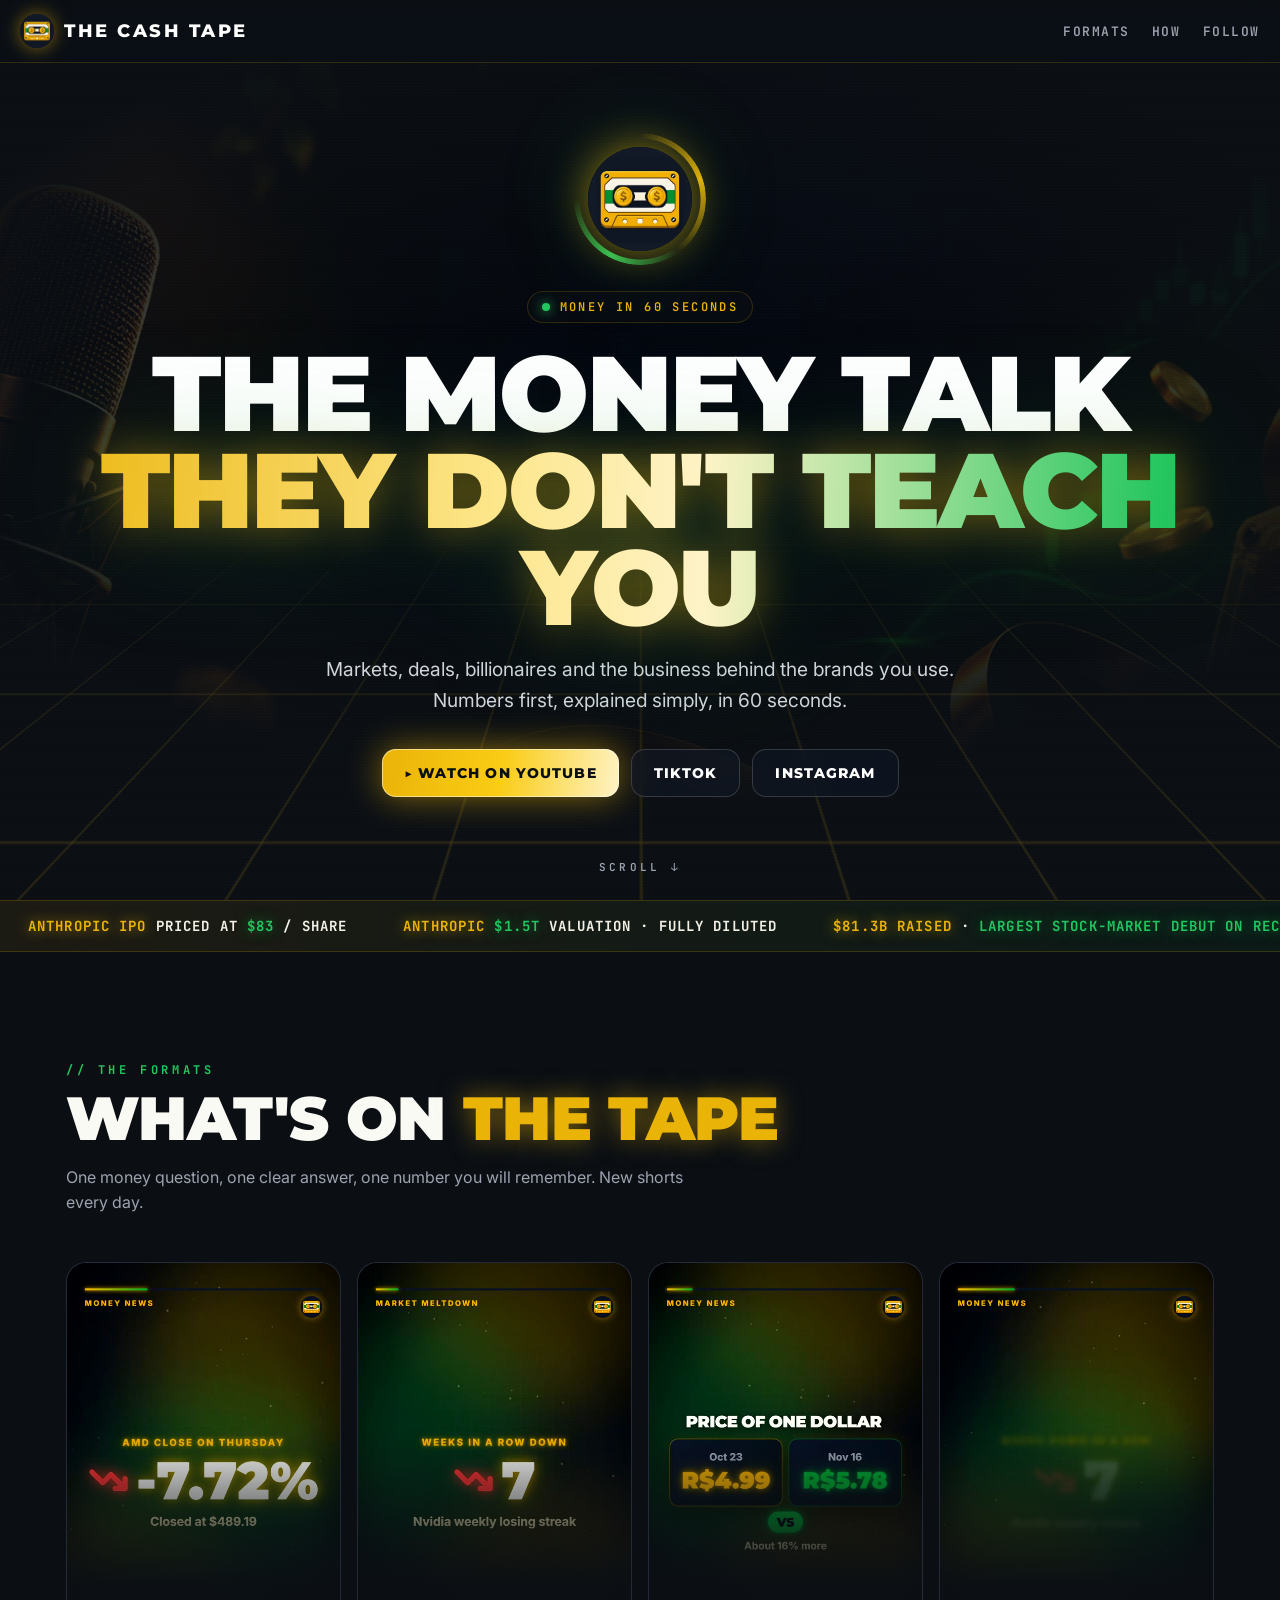
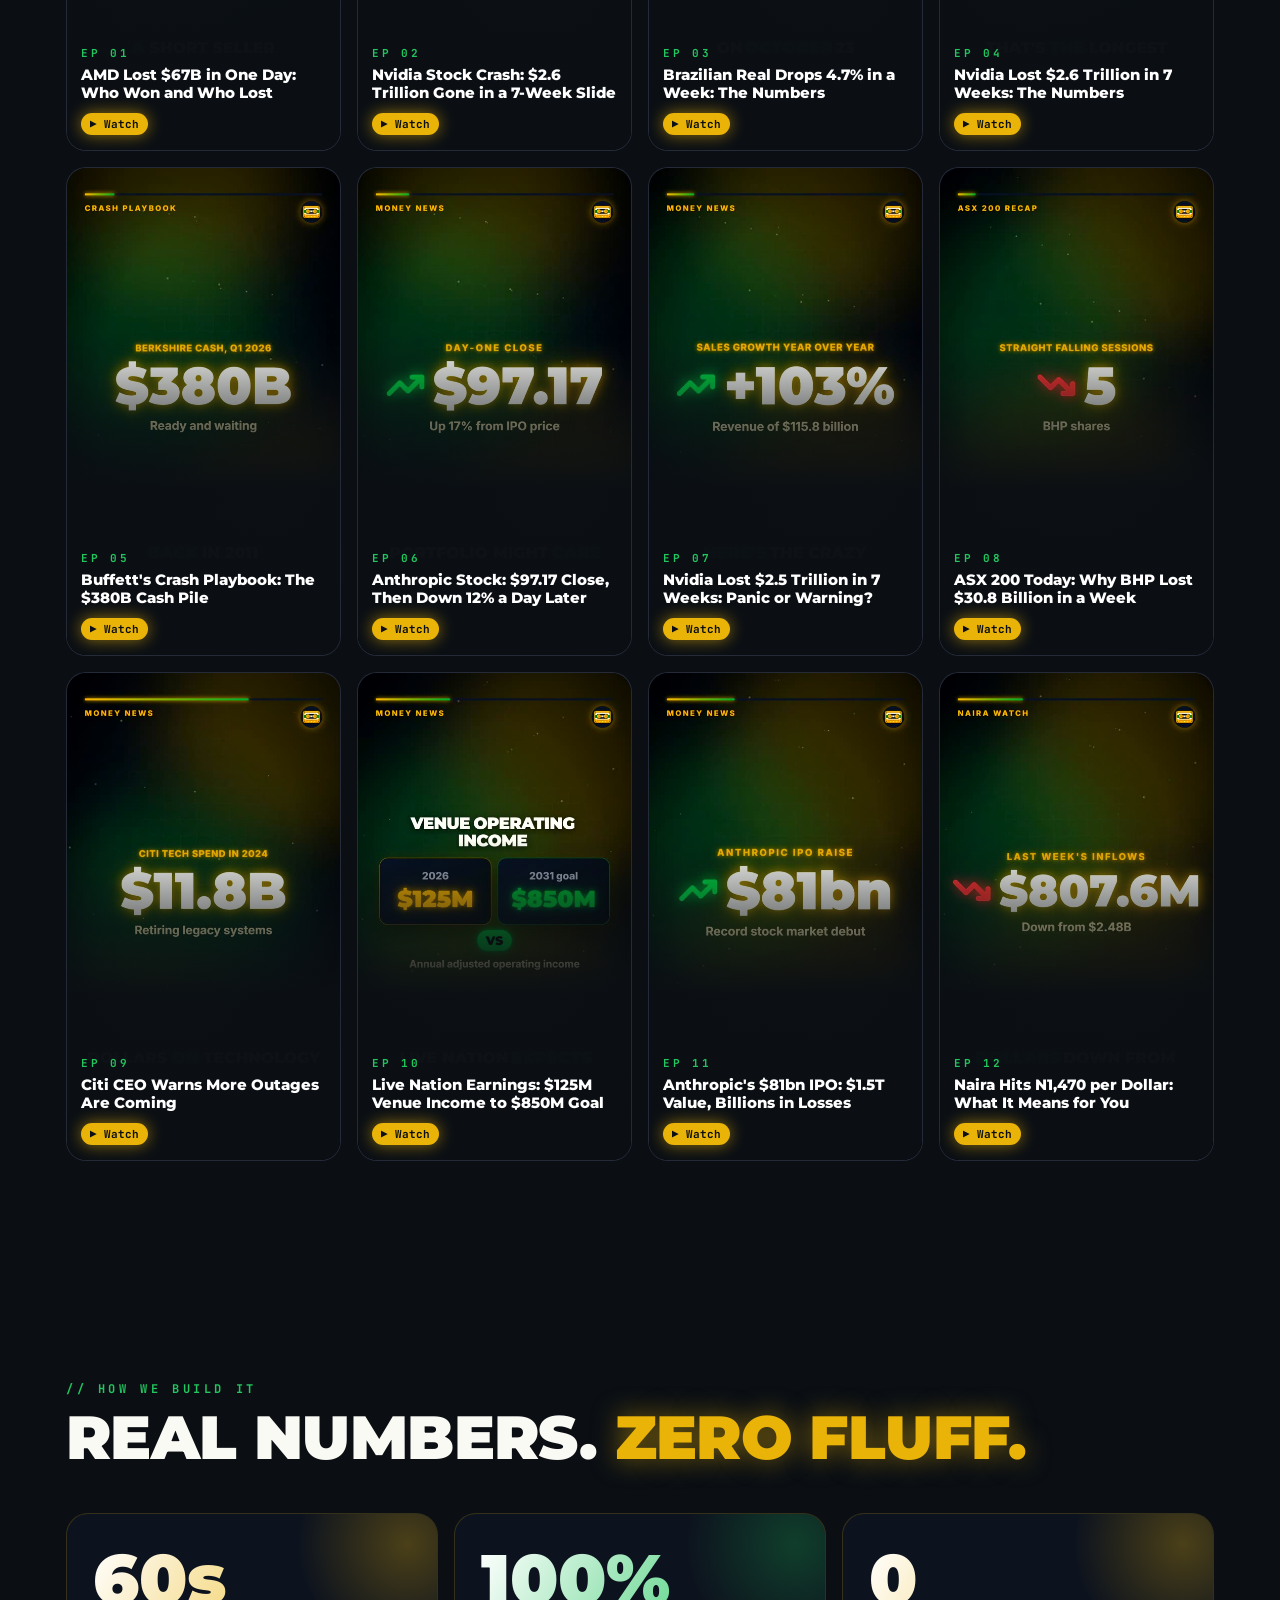
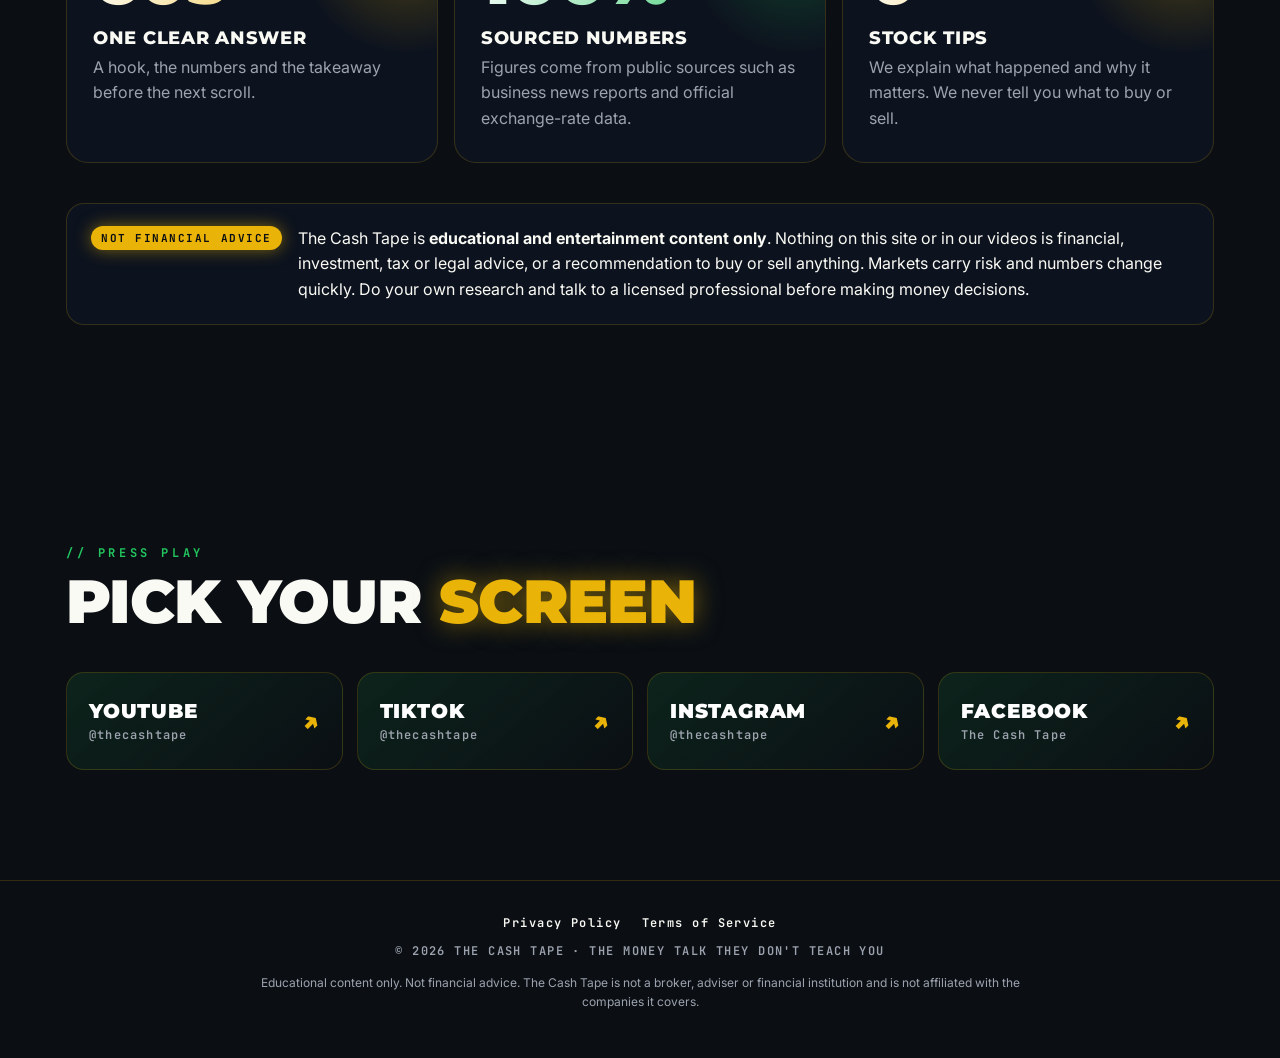
==== index.html @ 1518936c "Latest episodes 2026-11-21 07:34" ====
<!doctype html>
<html lang="en">
<head>
<meta charset="utf-8">
<meta name="viewport" content="width=device-width, initial-scale=1">
<title>The Cash Tape</title>
<meta name="description" content="The money talk they don't teach you, in 60 seconds. Markets, business and money stories on YouTube, TikTok, Instagram and Facebook. Educational only, not financial advice.">
<meta name="theme-color" content="#0B0F14">
<meta property="og:title" content="The Cash Tape">
<meta property="og:description" content="The money talk they don't teach you, in 60 seconds.">
<meta property="og:image" content="https://infnitycompany-collab.github.io/cashtape/img/hero.webp">
<link rel="icon" href="logo.png">
<link rel="preconnect" href="https://fonts.googleapis.com">
<link rel="preconnect" href="https://fonts.gstatic.com" crossorigin>
<link href="https://fonts.googleapis.com/css2?family=Montserrat:wght@800;900&family=Inter:wght@400;600&family=JetBrains+Mono:wght@600;700&display=swap" rel="stylesheet">
<link rel="stylesheet" href="style.css">
</head>
<body>

<header class="bar">
  <a class="brand" href="#top"><img src="img/logo.webp" alt="">THE CASH TAPE</a>
  <nav><a href="#formats">Formats</a><a href="#how">How</a><a href="#follow">Follow</a></nav>
</header>

<section class="hero" id="top">
  <div class="grid-floor"></div>
  <div class="scan"></div>
  <div>
    <div class="orb"><img src="img/logo.webp" alt="The Cash Tape logo"></div>
    <span class="eyebrow"><i></i>Money in 60 seconds</span>
    <h1>The money talk<span class="hdr">they don't teach you</span></h1>
    <p class="lead">Markets, deals, billionaires and the business behind the brands you use. Numbers first, explained simply, in 60 seconds.</p>
    <div class="cta">
      <a class="btn primary" href="https://www.youtube.com/channel/UCwDyGBjPBko_zP_C7HvWenQ">▶ Watch on YouTube</a>
      <a class="btn" href="https://www.tiktok.com/@thecashtape">TikTok</a>
      <a class="btn" href="https://www.instagram.com/thecashtape/">Instagram</a>
    </div>
  </div>
  <div class="scroll-hint">SCROLL ↓</div>
</section>

<div class="ticker" aria-label="Facts from our episodes">
  <div class="ticker-track">
    <span><b>ANTHROPIC IPO</b> PRICED AT <em>$83</em> / SHARE</span>
    <span><b>ANTHROPIC</b> <em>$1.5T</em> VALUATION · FULLY DILUTED</span>
    <span><b>$81.3B RAISED</b> · <em>LARGEST STOCK-MARKET DEBUT ON RECORD</em></span>
    <span><b>NASDAQ TICKER</b> <em>ANT</em></span>
    <span><b>BRAZILIAN REAL</b> <em>-4.7%</em> VS USD · NOV 11-18</span>
    <span><b>NOT FINANCIAL ADVICE</b> · <em>EDUCATIONAL ONLY</em></span>
    <span aria-hidden="true"><b>ANTHROPIC IPO</b> PRICED AT <em>$83</em> / SHARE</span>
    <span aria-hidden="true"><b>ANTHROPIC</b> <em>$1.5T</em> VALUATION · FULLY DILUTED</span>
    <span aria-hidden="true"><b>$81.3B RAISED</b> · <em>LARGEST STOCK-MARKET DEBUT ON RECORD</em></span>
    <span aria-hidden="true"><b>NASDAQ TICKER</b> <em>ANT</em></span>
    <span aria-hidden="true"><b>BRAZILIAN REAL</b> <em>-4.7%</em> VS USD · NOV 11-18</span>
    <span aria-hidden="true"><b>NOT FINANCIAL ADVICE</b> · <em>EDUCATIONAL ONLY</em></span>
  </div>
</div>

<section id="formats">
  <div class="wrap">
    <div class="reveal">
      <div class="kicker">// The formats</div>
      <h2>What's on <span>the tape</span></h2>
      <p class="sub">One money question, one clear answer, one number you will remember. New shorts every day.</p>
    </div>
    <div class="eps">
      <a class="ep reveal" href="https://www.youtube.com/shorts/GrHqUVmEe0g">
        <img src="img/ep_GrHqUVmEe0g.jpg" alt="" loading="lazy">
        <div class="meta"><div class="num">EP 01</div><h3>AMD Lost $67B in One Day: Who Won and Who Lost</h3><span class="chip">▶ Watch</span></div>
      </a>
      <a class="ep reveal" href="https://www.youtube.com/shorts/_4Wm9TIyMEQ">
        <img src="img/ep__4Wm9TIyMEQ.jpg" alt="" loading="lazy">
        <div class="meta"><div class="num">EP 02</div><h3>Nvidia Stock Crash: $2.6 Trillion Gone in a 7-Week Slide</h3><span class="chip">▶ Watch</span></div>
      </a>
      <a class="ep reveal" href="https://www.youtube.com/shorts/OWYfmHqlL4U">
        <img src="img/ep_OWYfmHqlL4U.jpg" alt="" loading="lazy">
        <div class="meta"><div class="num">EP 03</div><h3>Brazilian Real Drops 4.7% in a Week: The Numbers</h3><span class="chip">▶ Watch</span></div>
      </a>
      <a class="ep reveal" href="https://www.youtube.com/shorts/XjAAr4kDPGA">
        <img src="img/ep_XjAAr4kDPGA.jpg" alt="" loading="lazy">
        <div class="meta"><div class="num">EP 04</div><h3>Nvidia Lost $2.6 Trillion in 7 Weeks: The Numbers</h3><span class="chip">▶ Watch</span></div>
      </a>
      <a class="ep reveal" href="https://www.youtube.com/shorts/gRdf015Y4A8">
        <img src="img/ep_gRdf015Y4A8.jpg" alt="" loading="lazy">
        <div class="meta"><div class="num">EP 05</div><h3>Buffett&#x27;s Crash Playbook: The $380B Cash Pile</h3><span class="chip">▶ Watch</span></div>
      </a>
      <a class="ep reveal" href="https://www.youtube.com/shorts/xqh6WpBowNA">
        <img src="img/ep_xqh6WpBowNA.jpg" alt="" loading="lazy">
        <div class="meta"><div class="num">EP 06</div><h3>Anthropic Stock: $97.17 Close, Then Down 12% a Day Later</h3><span class="chip">▶ Watch</span></div>
      </a>
      <a class="ep reveal" href="https://www.youtube.com/shorts/wUTEru8Fs40">
        <img src="img/ep_wUTEru8Fs40.jpg" alt="" loading="lazy">
        <div class="meta"><div class="num">EP 07</div><h3>Nvidia Lost $2.5 Trillion in 7 Weeks: Panic or Warning?</h3><span class="chip">▶ Watch</span></div>
      </a>
      <a class="ep reveal" href="https://www.youtube.com/shorts/1NXzfQ3wr6U">
        <img src="img/ep_1NXzfQ3wr6U.jpg" alt="" loading="lazy">
        <div class="meta"><div class="num">EP 08</div><h3>ASX 200 Today: Why BHP Lost $30.8 Billion in a Week</h3><span class="chip">▶ Watch</span></div>
      </a>
      <a class="ep reveal" href="https://www.youtube.com/shorts/ir1l71bCJU8">
        <img src="img/ep_ir1l71bCJU8.jpg" alt="" loading="lazy">
        <div class="meta"><div class="num">EP 09</div><h3>Citi CEO Warns More Outages Are Coming</h3><span class="chip">▶ Watch</span></div>
      </a>
      <a class="ep reveal" href="https://www.youtube.com/shorts/1L4k1EbDPHM">
        <img src="img/ep_1L4k1EbDPHM.jpg" alt="" loading="lazy">
        <div class="meta"><div class="num">EP 10</div><h3>Live Nation Earnings: $125M Venue Income to $850M Goal</h3><span class="chip">▶ Watch</span></div>
      </a>
      <a class="ep reveal" href="https://www.youtube.com/shorts/VUidta97ZOo">
        <img src="img/ep_VUidta97ZOo.jpg" alt="" loading="lazy">
        <div class="meta"><div class="num">EP 11</div><h3>Anthropic&#x27;s $81bn IPO: $1.5T Value, Billions in Losses</h3><span class="chip">▶ Watch</span></div>
      </a>
      <a class="ep reveal" href="https://www.youtube.com/shorts/xh-62YkUS7I">
        <img src="img/ep_xh-62YkUS7I.jpg" alt="" loading="lazy">
        <div class="meta"><div class="num">EP 12</div><h3>Naira Hits N1,470 per Dollar: What It Means for You</h3><span class="chip">▶ Watch</span></div>
      </a>
    </div>
  </div>
</section>

<section id="how">
  <div class="wrap">
    <div class="reveal">
      <div class="kicker">// How we build it</div>
      <h2>Real numbers. <span>Zero fluff.</span></h2>
    </div>
    <div class="stats">
      <div class="stat reveal"><div class="big">60s</div><h3>One clear answer</h3><p>A hook, the numbers and the takeaway before the next scroll.</p></div>
      <div class="stat reveal"><div class="big">100%</div><h3>Sourced numbers</h3><p>Figures come from public sources such as business news reports and official exchange-rate data.</p></div>
      <div class="stat reveal"><div class="big">0</div><h3>Stock tips</h3><p>We explain what happened and why it matters. We never tell you what to buy or sell.</p></div>
    </div>
    <div class="notice reveal" role="note">
      <b>Not financial advice</b>
      <p>The Cash Tape is <strong>educational and entertainment content only</strong>. Nothing on this site or in our videos is
      financial, investment, tax or legal advice, or a recommendation to buy or sell anything. Markets carry risk and numbers change
      quickly. Do your own research and talk to a licensed professional before making money decisions.</p>
    </div>
  </div>
</section>

<section id="follow">
  <div class="wrap">
    <div class="reveal">
      <div class="kicker">// Press play</div>
      <h2>Pick your <span>screen</span></h2>
    </div>
    <div class="plats">
      <a class="plat reveal" href="https://www.youtube.com/channel/UCwDyGBjPBko_zP_C7HvWenQ"><span>YouTube<small>@thecashtape</small></span><span class="arrow">↗</span></a>
      <a class="plat reveal" href="https://www.tiktok.com/@thecashtape"><span>TikTok<small>@thecashtape</small></span><span class="arrow">↗</span></a>
      <a class="plat reveal" href="https://www.instagram.com/thecashtape/"><span>Instagram<small>@thecashtape</small></span><span class="arrow">↗</span></a>
      <a class="plat reveal" href="https://www.facebook.com/profile.php?id=61596690270419"><span>Facebook<small>The Cash Tape</small></span><span class="arrow">↗</span></a>
    </div>
  </div>
</section>

<footer>
  <a href="privacy.html">Privacy Policy</a><a href="terms.html">Terms of Service</a>
  <p>© 2026 THE CASH TAPE · THE MONEY TALK THEY DON'T TEACH YOU</p>
  <p class="note">Educational content only. Not financial advice. The Cash Tape is not a broker, adviser or financial institution and is not
  affiliated with the companies it covers.</p>
</footer>

<script>
  // Reveal on scroll. Elements are only hidden once this script has added the .js class.
  document.documentElement.classList.add('js');
  const els = document.querySelectorAll('.reveal');
  if ('IntersectionObserver' in window) {
    const io = new IntersectionObserver(es => es.forEach(e => { if (e.isIntersecting) { e.target.classList.add('in'); io.unobserve(e.target); } }),
                                        { threshold: .12 });
    els.forEach(el => io.observe(el));
  } else { els.forEach(el => el.classList.add('in')); }
</script>
</body>
</html>
---- style.css ----
/* The Cash Tape — HDR / future look. Deep black, gold + money-green bloom, bold type. */
:root {
  --bg: #0B0F14;
  --bg2: #111827;
  --navy: #111827;
  --green: #16A34A;
  --neon: #EAB308;
  --coral: #22C55E;
  --sand: #FEF3C7;
  --ink: #FAFAF5;
  --muted: #9CA3AF;
  --line: rgba(234, 179, 8, .18);
  --glass: rgba(17, 24, 39, .55);
  --display: "Montserrat", system-ui, sans-serif;
  --body: "Inter", system-ui, -apple-system, "Segoe UI", sans-serif;
  --mono: "JetBrains Mono", ui-monospace, "Cascadia Code", Consolas, monospace;
}
* { box-sizing: border-box; }
html { scroll-behavior: smooth; }
body {
  margin: 0; background: var(--bg); color: var(--ink);
  font: 16px/1.6 var(--body); -webkit-font-smoothing: antialiased; overflow-x: hidden;
}
a { color: var(--neon); }
img { display: block; max-width: 100%; }
.wrap { width: 100%; max-width: 1180px; margin: 0 auto; padding: 0 16px; }

/* ---------- top bar ---------- */
.bar {
  position: fixed; inset: 0 0 auto; z-index: 20; display: flex; align-items: center; justify-content: space-between;
  padding: 14px 20px; backdrop-filter: blur(14px) saturate(160%); -webkit-backdrop-filter: blur(14px) saturate(160%);
  background: linear-gradient(to bottom, rgba(11, 15, 20, .85), rgba(11, 15, 20, .35)); border-bottom: 1px solid var(--line);
}
.brand { display: flex; align-items: center; gap: 10px; color: #fff; text-decoration: none;
         font: 800 18px/1 var(--display); letter-spacing: .14em; }
.brand img { width: 34px; height: 34px; border-radius: 50%; box-shadow: 0 0 18px rgba(234, 179, 8, .55); }
.bar nav { display: flex; gap: 22px; }
.bar nav a { color: var(--muted); text-decoration: none; font: 600 13px var(--mono); letter-spacing: .12em; text-transform: uppercase; }
.bar nav a:hover { color: var(--neon); }

/* ---------- hero ---------- */
.hero {
  position: relative; min-height: 100svh; display: grid; place-items: center; text-align: center;
  padding: 120px 16px 90px; isolation: isolate; overflow: hidden;
}
.hero::before { /* the glowing world map */
  content: ""; position: absolute; inset: -4%; z-index: -3;
  background: url("img/hero.webp") center / cover no-repeat;
  filter: saturate(1.5) contrast(1.15) brightness(.9);
  animation: drift 40s ease-in-out infinite alternate;
}
.hero::after { /* vignette + fade into page */
  content: ""; position: absolute; inset: 0; z-index: -2;
  background:
    radial-gradient(ellipse 60% 45% at 50% 45%, rgba(11, 15, 20, .15), rgba(11, 15, 20, .82) 70%, var(--bg) 100%),
    linear-gradient(to bottom, rgba(11, 15, 20, .2), transparent 30%, transparent 70%, var(--bg));
}
.grid-floor {
  position: absolute; left: -50%; right: -50%; bottom: -10%; height: 55%; z-index: -1; opacity: .55;
  background:
    repeating-linear-gradient(90deg, rgba(234, 179, 8, .35) 0 1px, transparent 1px 80px),
    repeating-linear-gradient(0deg, rgba(234, 179, 8, .35) 0 1px, transparent 1px 80px);
  transform: perspective(520px) rotateX(64deg); transform-origin: center top;
  mask-image: linear-gradient(to top, #000 10%, transparent 85%);
  -webkit-mask-image: linear-gradient(to top, #000 10%, transparent 85%);
  animation: floor 6s linear infinite;
}
.scan {
  position: absolute; inset: 0; z-index: -1; pointer-events: none; opacity: .18;
  background: repeating-linear-gradient(0deg, rgba(255, 255, 255, .06) 0 1px, transparent 1px 3px);
}
.orb { position: relative; width: 132px; height: 132px; margin: 0 auto 26px; }
.orb img { position: absolute; inset: 14px; width: 104px; height: 104px; border-radius: 50%;
           box-shadow: 0 0 40px rgba(234, 179, 8, .6), 0 0 90px rgba(22, 163, 74, .25); }
.orb::before { content: ""; position: absolute; inset: 0; border-radius: 50%;
               background: conic-gradient(from 0deg, transparent, var(--neon), transparent 40%, var(--coral), transparent 75%);
               -webkit-mask: radial-gradient(circle, transparent 60px, #000 61px, #000 66px, transparent 67px);
               mask: radial-gradient(circle, transparent 60px, #000 61px, #000 66px, transparent 67px);
               animation: spin 6s linear infinite; }
.eyebrow { display: inline-flex; align-items: center; gap: 10px; padding: 7px 14px; border: 1px solid var(--line);
           border-radius: 999px; background: rgba(11, 15, 20, .55); color: var(--neon);
           font: 600 12px var(--mono); letter-spacing: .2em; text-transform: uppercase; }
.eyebrow i { width: 8px; height: 8px; border-radius: 50%; background: var(--coral);
             box-shadow: 0 0 12px var(--coral); animation: pulse 1.6s ease-in-out infinite; }
h1 {
  margin: 22px 0 18px; font: 900 clamp(2.6rem, 8.4vw, 6.6rem)/.92 var(--display); letter-spacing: -.02em;
  text-transform: uppercase; color: #fff;
}
h1 .hdr {
  display: block; background: linear-gradient(92deg, var(--neon) 0%, #fde68a 38%, var(--sand) 55%, var(--coral) 92%);
  -webkit-background-clip: text; background-clip: text; color: transparent;
  filter: drop-shadow(0 0 22px rgba(234, 179, 8, .45)) drop-shadow(0 0 60px rgba(22, 163, 74, .25));
}
.lead { max-width: 640px; margin: 0 auto; color: #d1d5db; font-size: clamp(1rem, 2.1vw, 1.2rem); }
.cta { display: flex; flex-wrap: wrap; justify-content: center; gap: 12px; margin-top: 34px; }
.btn {
  display: inline-flex; align-items: center; gap: 10px; padding: 14px 22px; border-radius: 14px; text-decoration: none;
  font: 800 14px var(--display); letter-spacing: .08em; text-transform: uppercase; color: #fff;
  border: 1px solid rgba(255, 255, 255, .16); background: var(--glass);
  backdrop-filter: blur(10px); -webkit-backdrop-filter: blur(10px);
  transition: transform .2s, box-shadow .2s, border-color .2s;
}
.btn:hover { transform: translateY(-2px); border-color: var(--neon); box-shadow: 0 0 28px rgba(234, 179, 8, .35); }
.btn.primary { color: #0B0F14; border: 0; background: linear-gradient(100deg, var(--neon), #facc15 50%, var(--sand));
               box-shadow: 0 0 34px rgba(234, 179, 8, .55), inset 0 0 0 1px rgba(255, 255, 255, .5); }
.btn.primary:hover { box-shadow: 0 0 50px rgba(234, 179, 8, .8); }
.scroll-hint { position: absolute; bottom: 26px; left: 50%; transform: translateX(-50%); color: var(--muted);
               font: 600 11px var(--mono); letter-spacing: .3em; }

/* ---------- ticker ---------- */
.ticker { position: relative; overflow: hidden; border-block: 1px solid var(--line);
          background: linear-gradient(90deg, rgba(234, 179, 8, .08), rgba(22, 163, 74, .08)); }
.ticker-track { display: flex; width: max-content; animation: tick 48s linear infinite; }
.ticker span { padding: 16px 28px; white-space: nowrap; font: 700 14px var(--mono); letter-spacing: .08em; color: #f3f1e6; }
.ticker b { color: var(--neon); text-shadow: 0 0 14px rgba(234, 179, 8, .7); }
.ticker em { font-style: normal; color: var(--coral); text-shadow: 0 0 14px rgba(22, 163, 74, .7); }

/* ---------- sections ---------- */
section { padding: 110px 0; }
.kicker { font: 700 12px var(--mono); letter-spacing: .3em; color: var(--coral); text-transform: uppercase; }
h2 { margin: 10px 0 14px; font: 900 clamp(2rem, 5.4vw, 3.8rem)/1 var(--display); text-transform: uppercase; letter-spacing: -.01em; }
h2 span { color: var(--neon); text-shadow: 0 0 26px rgba(234, 179, 8, .5); }
.sub { max-width: 620px; color: var(--muted); }

/* episodes */
.eps { display: grid; grid-template-columns: repeat(4, 1fr); gap: 16px; margin-top: 46px; }
.ep {
  position: relative; display: block; border-radius: 20px; overflow: hidden; text-decoration: none; color: #fff;
  background: var(--bg2); border: 1px solid rgba(255, 255, 255, .08); aspect-ratio: 9 / 16;
  transition: transform .35s cubic-bezier(.2, .8, .2, 1), box-shadow .35s, border-color .35s;
}
.ep img { position: absolute; inset: 0; width: 100%; height: 100%; object-fit: cover; filter: saturate(1.35) contrast(1.08);
          transition: transform .6s cubic-bezier(.2, .8, .2, 1); }
.ep::after { content: ""; position: absolute; inset: 0;
             background: linear-gradient(to top, var(--bg) 0%, rgba(11, 15, 20, .98) 34%, rgba(11, 15, 20, .55) 50%, transparent 66%); }
.ep:hover { transform: translateY(-8px); border-color: var(--neon);
            box-shadow: 0 0 0 1px var(--neon), 0 24px 60px -10px rgba(234, 179, 8, .45); }
.ep:hover img { transform: scale(1.06); }
.ep .meta { position: absolute; left: 14px; right: 14px; bottom: 14px; z-index: 1; }
.ep .num { font: 700 11px var(--mono); letter-spacing: .25em; color: var(--coral); }
.ep h3 { margin: 6px 0 8px; font: 800 15px/1.2 var(--display); }
.chip { display: inline-block; padding: 4px 9px; border-radius: 999px; font: 700 11px var(--mono);
        color: #0B0F14; background: var(--neon); box-shadow: 0 0 16px rgba(234, 179, 8, .6); }

/* stats */
.stats { display: grid; grid-template-columns: repeat(3, 1fr); gap: 16px; margin-top: 46px; }
.stat { position: relative; padding: 30px 26px; border-radius: 22px; background: var(--glass); border: 1px solid var(--line);
        overflow: hidden; }
.stat::before { content: ""; position: absolute; width: 220px; height: 220px; right: -80px; top: -80px; border-radius: 50%;
                background: radial-gradient(circle, rgba(234, 179, 8, .28), transparent 70%); }
.stat:nth-child(2)::before { background: radial-gradient(circle, rgba(22, 163, 74, .3), transparent 70%); }
.stat .big { font: 900 clamp(2.6rem, 6vw, 4.4rem)/1 var(--display);
             background: linear-gradient(120deg, #fff, var(--neon)); -webkit-background-clip: text; background-clip: text; color: transparent; }
.stat:nth-child(2) .big { background: linear-gradient(120deg, #fff, var(--coral)); -webkit-background-clip: text; background-clip: text; }
.stat h3 { margin: 12px 0 6px; font: 800 18px var(--display); text-transform: uppercase; letter-spacing: .04em; }
.stat p { margin: 0; color: var(--muted); }

/* platforms */
.plats { display: grid; grid-template-columns: repeat(4, 1fr); gap: 14px; margin-top: 40px; }
.plat { display: flex; justify-content: space-between; align-items: center; padding: 26px 22px; border-radius: 18px;
        text-decoration: none; color: #fff; background: linear-gradient(140deg, rgba(22, 163, 74, .14), rgba(11, 15, 20, .6));
        border: 1px solid var(--line); font: 900 20px var(--display); text-transform: uppercase; letter-spacing: .04em;
        transition: background .3s, box-shadow .3s, transform .3s; }
.plat small { display: block; margin-top: 4px; color: var(--muted); font: 600 12px var(--mono); letter-spacing: .1em; text-transform: none; }
.plat .arrow { font-size: 26px; color: var(--neon); transition: transform .3s; }
.plat:hover { transform: translateY(-4px); box-shadow: 0 0 40px rgba(234, 179, 8, .3);
              background: linear-gradient(140deg, rgba(234, 179, 8, .3), rgba(22, 163, 74, .16)); }
.plat:hover .arrow { transform: translate(4px, -4px); }

/* footer */
footer { border-top: 1px solid var(--line); padding: 34px 16px 46px; text-align: center; color: var(--muted);
         font: 600 12px var(--mono); letter-spacing: .12em; }
footer a { color: var(--ink); text-decoration: none; margin: 0 10px; }
footer a:hover { color: var(--neon); }

/* legal pages */
.doc { max-width: 780px; margin: 0 auto; padding: 130px 16px 60px; }
.doc h1 { font-size: clamp(2.4rem, 7vw, 4.4rem); margin-top: 8px; }
.doc h2 { font-size: 1.15rem; margin-top: 2.4em; color: var(--sand); letter-spacing: .06em; }
.doc p, .doc li { color: #d1d5db; }
.doc .card { padding: 26px 28px; border-radius: 20px; background: var(--glass); border: 1px solid var(--line); }
.updated { font: 600 12px var(--mono); letter-spacing: .2em; color: var(--coral); text-transform: uppercase; }

/* reveal */
.js .reveal { opacity: 0; transform: translateY(26px); transition: opacity .8s ease, transform .8s cubic-bezier(.2, .8, .2, 1); }
.js .reveal.in { opacity: 1; transform: none; }

@keyframes drift { from { transform: scale(1.04) translate3d(-1%, 0, 0); } to { transform: scale(1.1) translate3d(1%, -1%, 0); } }
@keyframes floor { from { background-position: 0 0, 0 0; } to { background-position: 0 0, 0 80px; } }
@keyframes spin { to { transform: rotate(360deg); } }
@keyframes pulse { 50% { opacity: .35; } }
@keyframes tick { to { transform: translateX(-50%); } }

@media (max-width: 980px) {
  .eps { grid-template-columns: repeat(2, 1fr); }
  .plats { grid-template-columns: repeat(2, 1fr); }
}
@media (max-width: 640px) {
  .bar nav { display: none; }
  section { padding: 80px 0; }
  .eps { grid-template-columns: repeat(2, 1fr); gap: 12px; }
  .stats { grid-template-columns: 1fr; }
  .plats { grid-template-columns: 1fr; }
  .btn { width: 100%; justify-content: center; }
}
@media (prefers-reduced-motion: reduce) {
  *, *::before, *::after { animation: none !important; transition: none !important; }
  .reveal { opacity: 1; transform: none; }
}

/* ---------- additions for this brand ---------- */
.ep p { margin: 0 0 10px; color: #d8d8e0; font-size: 13px; line-height: 1.4; }
.notice { display: flex; gap: 16px; align-items: flex-start; margin-top: 40px; padding: 22px 24px; border-radius: 18px;
          background: var(--glass); border: 1px solid var(--line); }
.notice b { flex: none; padding: 5px 10px; border-radius: 999px; font: 700 11px var(--mono); letter-spacing: .14em;
            color: var(--bg); background: var(--neon); box-shadow: 0 0 16px rgba(234, 179, 8, .5); text-transform: uppercase; }
.notice p { margin: 0; color: var(--ink); }
footer .note { max-width: 760px; margin: 14px auto 0; font: 400 12px/1.6 var(--body); letter-spacing: 0; text-transform: none; }
@media (max-width: 640px) {
  .notice { flex-direction: column; gap: 10px; }
  .ep .meta { left: 10px; right: 10px; bottom: 10px; }
  .ep p { font-size: 12px; }
}
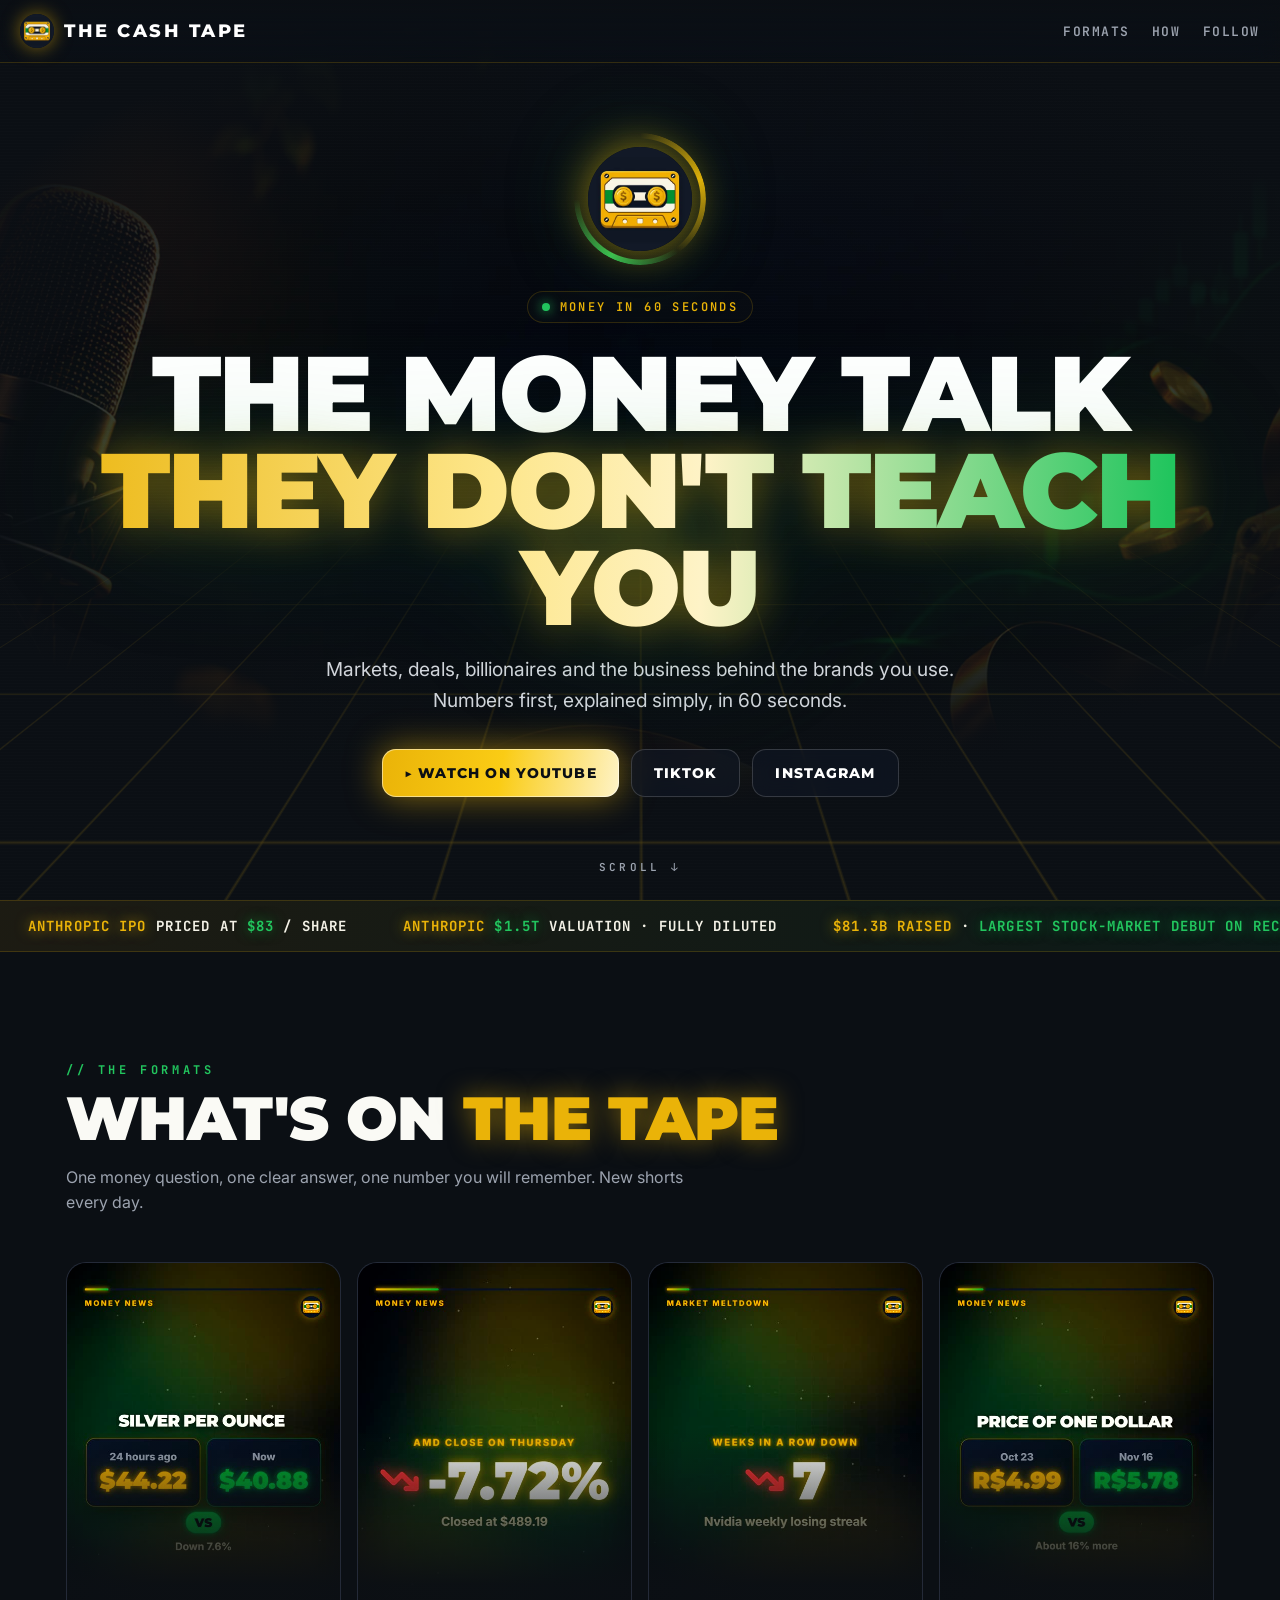
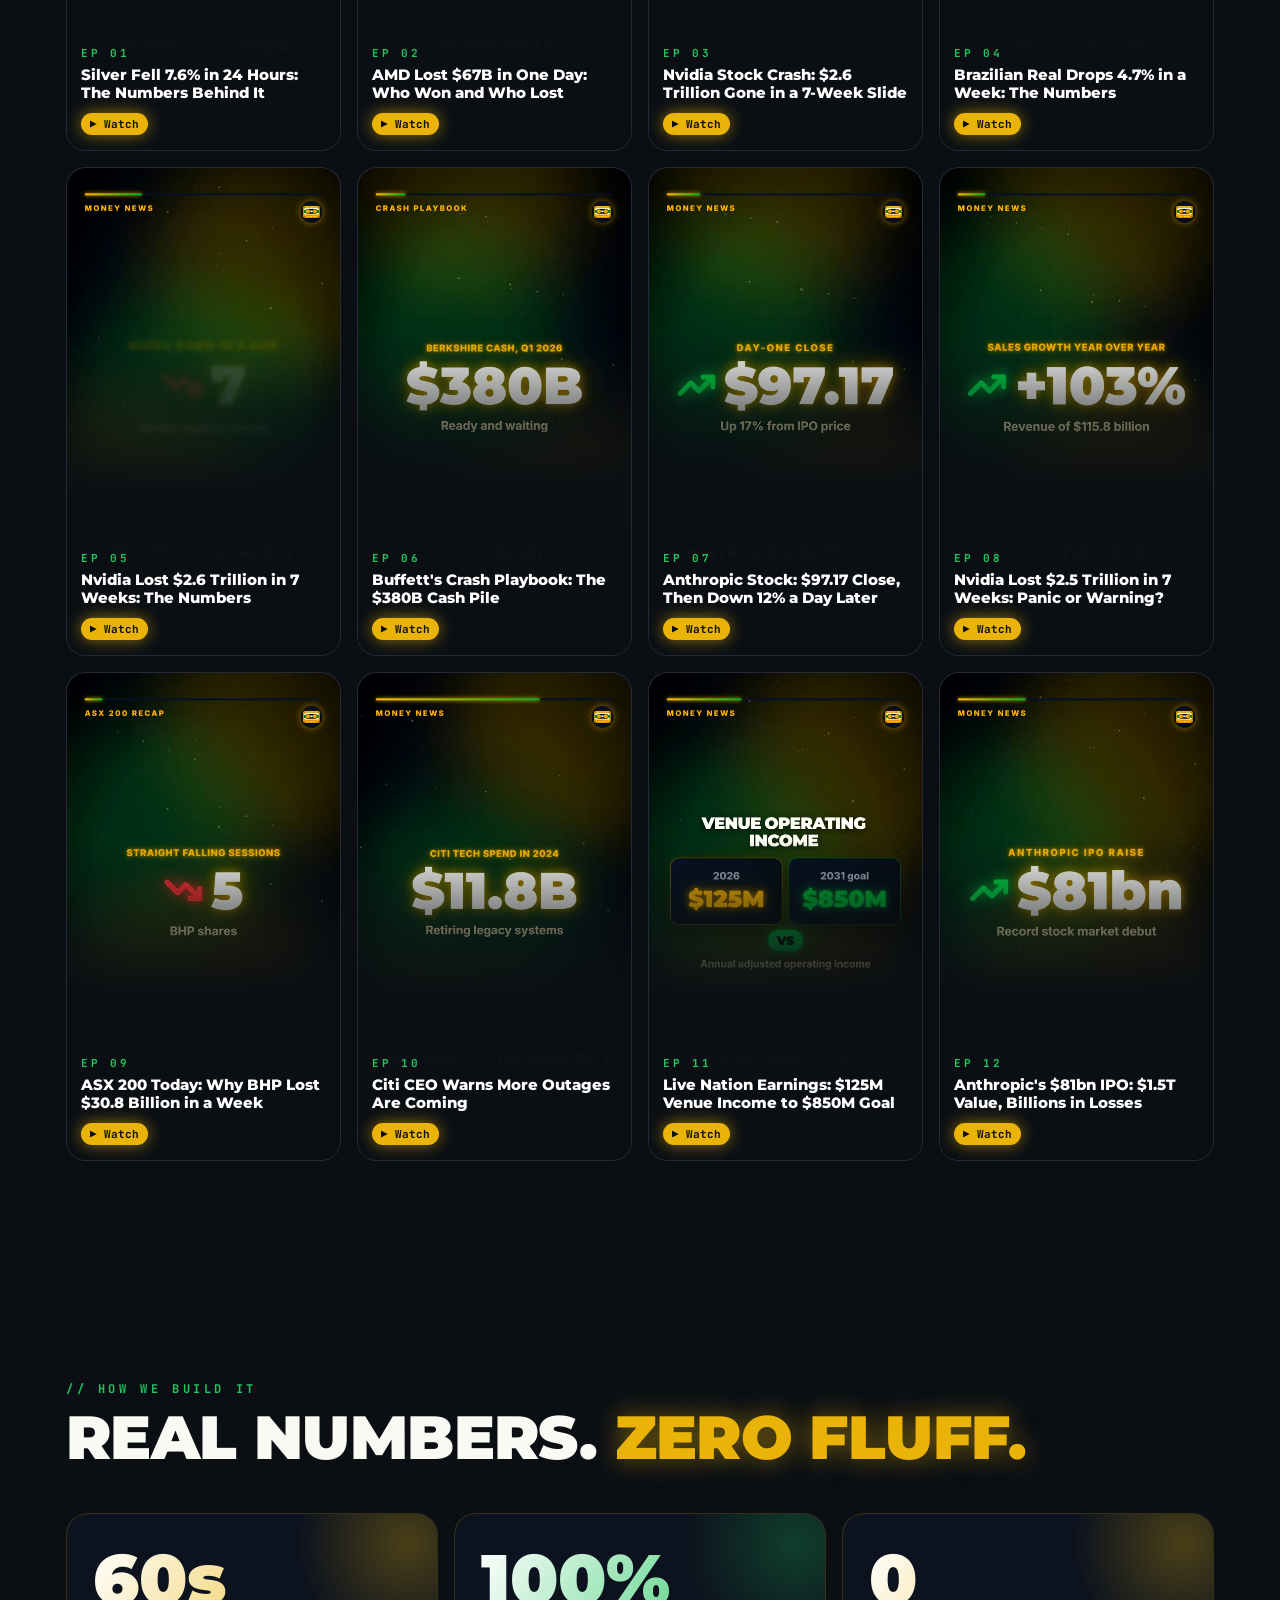
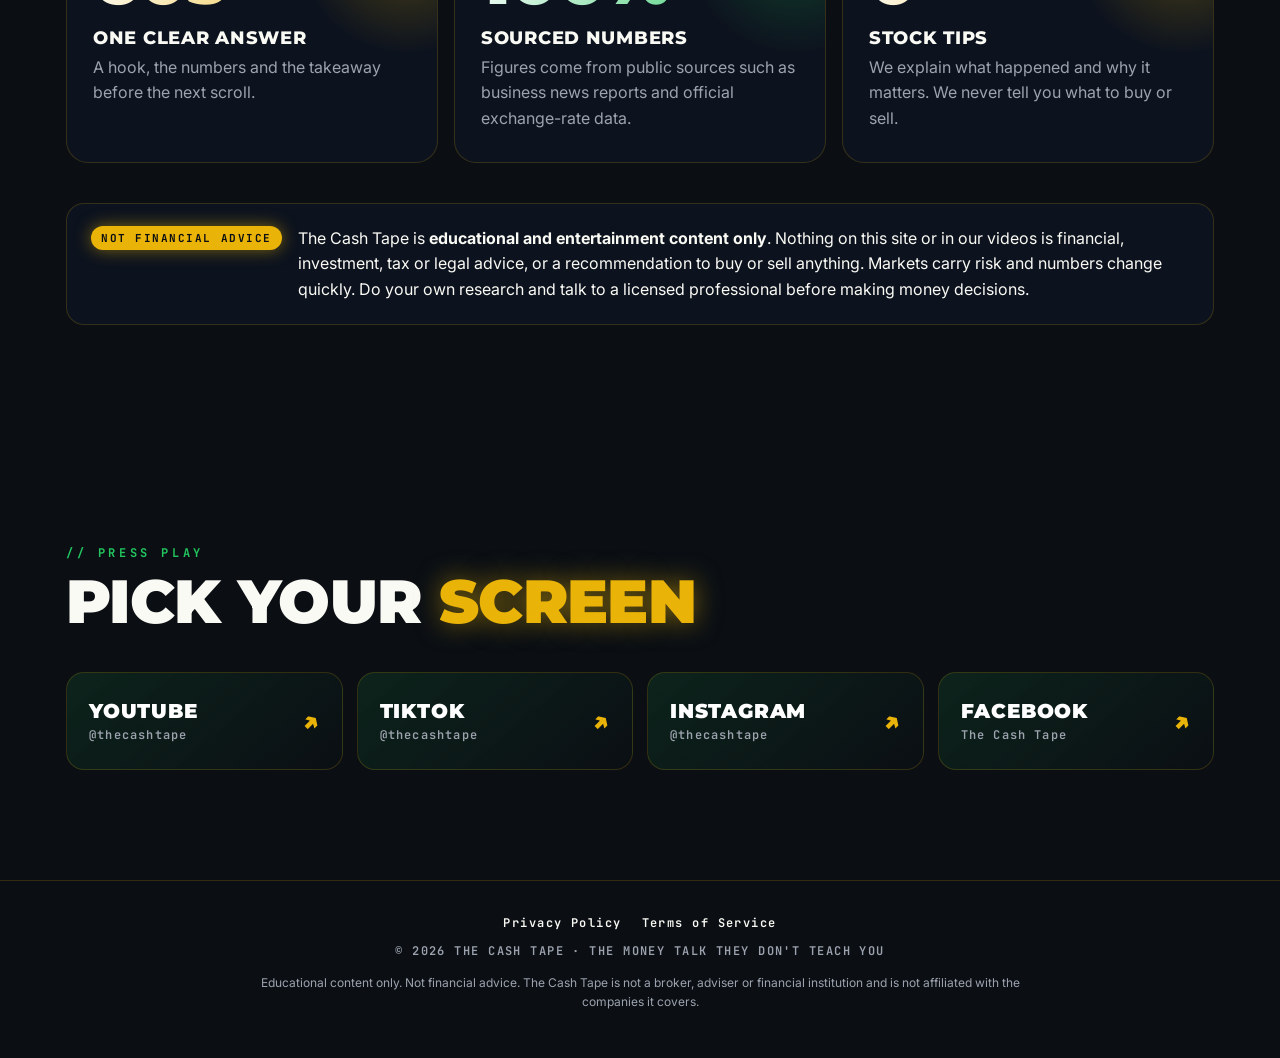
==== commit 58806acd: "Latest episodes 2026-11-22 03:01" ====
--- a/index.html
+++ b/index.html
@@ -64,53 +64,53 @@
       <p class="sub">One money question, one clear answer, one number you will remember. New shorts every day.</p>
     </div>
     <div class="eps">
+      <a class="ep reveal" href="https://www.youtube.com/shorts/4ctaHb4W8jg">
+        <img src="img/ep_4ctaHb4W8jg.jpg" alt="" loading="lazy">
+        <div class="meta"><div class="num">EP 01</div><h3>Silver Fell 7.6% in 24 Hours: The Numbers Behind It</h3><span class="chip">▶ Watch</span></div>
+      </a>
       <a class="ep reveal" href="https://www.youtube.com/shorts/GrHqUVmEe0g">
         <img src="img/ep_GrHqUVmEe0g.jpg" alt="" loading="lazy">
-        <div class="meta"><div class="num">EP 01</div><h3>AMD Lost $67B in One Day: Who Won and Who Lost</h3><span class="chip">▶ Watch</span></div>
+        <div class="meta"><div class="num">EP 02</div><h3>AMD Lost $67B in One Day: Who Won and Who Lost</h3><span class="chip">▶ Watch</span></div>
       </a>
       <a class="ep reveal" href="https://www.youtube.com/shorts/_4Wm9TIyMEQ">
         <img src="img/ep__4Wm9TIyMEQ.jpg" alt="" loading="lazy">
-        <div class="meta"><div class="num">EP 02</div><h3>Nvidia Stock Crash: $2.6 Trillion Gone in a 7-Week Slide</h3><span class="chip">▶ Watch</span></div>
+        <div class="meta"><div class="num">EP 03</div><h3>Nvidia Stock Crash: $2.6 Trillion Gone in a 7-Week Slide</h3><span class="chip">▶ Watch</span></div>
       </a>
       <a class="ep reveal" href="https://www.youtube.com/shorts/OWYfmHqlL4U">
         <img src="img/ep_OWYfmHqlL4U.jpg" alt="" loading="lazy">
-        <div class="meta"><div class="num">EP 03</div><h3>Brazilian Real Drops 4.7% in a Week: The Numbers</h3><span class="chip">▶ Watch</span></div>
+        <div class="meta"><div class="num">EP 04</div><h3>Brazilian Real Drops 4.7% in a Week: The Numbers</h3><span class="chip">▶ Watch</span></div>
       </a>
       <a class="ep reveal" href="https://www.youtube.com/shorts/XjAAr4kDPGA">
         <img src="img/ep_XjAAr4kDPGA.jpg" alt="" loading="lazy">
-        <div class="meta"><div class="num">EP 04</div><h3>Nvidia Lost $2.6 Trillion in 7 Weeks: The Numbers</h3><span class="chip">▶ Watch</span></div>
+        <div class="meta"><div class="num">EP 05</div><h3>Nvidia Lost $2.6 Trillion in 7 Weeks: The Numbers</h3><span class="chip">▶ Watch</span></div>
       </a>
       <a class="ep reveal" href="https://www.youtube.com/shorts/gRdf015Y4A8">
         <img src="img/ep_gRdf015Y4A8.jpg" alt="" loading="lazy">
-        <div class="meta"><div class="num">EP 05</div><h3>Buffett&#x27;s Crash Playbook: The $380B Cash Pile</h3><span class="chip">▶ Watch</span></div>
+        <div class="meta"><div class="num">EP 06</div><h3>Buffett&#x27;s Crash Playbook: The $380B Cash Pile</h3><span class="chip">▶ Watch</span></div>
       </a>
       <a class="ep reveal" href="https://www.youtube.com/shorts/xqh6WpBowNA">
         <img src="img/ep_xqh6WpBowNA.jpg" alt="" loading="lazy">
-        <div class="meta"><div class="num">EP 06</div><h3>Anthropic Stock: $97.17 Close, Then Down 12% a Day Later</h3><span class="chip">▶ Watch</span></div>
+        <div class="meta"><div class="num">EP 07</div><h3>Anthropic Stock: $97.17 Close, Then Down 12% a Day Later</h3><span class="chip">▶ Watch</span></div>
       </a>
       <a class="ep reveal" href="https://www.youtube.com/shorts/wUTEru8Fs40">
         <img src="img/ep_wUTEru8Fs40.jpg" alt="" loading="lazy">
-        <div class="meta"><div class="num">EP 07</div><h3>Nvidia Lost $2.5 Trillion in 7 Weeks: Panic or Warning?</h3><span class="chip">▶ Watch</span></div>
+        <div class="meta"><div class="num">EP 08</div><h3>Nvidia Lost $2.5 Trillion in 7 Weeks: Panic or Warning?</h3><span class="chip">▶ Watch</span></div>
       </a>
       <a class="ep reveal" href="https://www.youtube.com/shorts/1NXzfQ3wr6U">
         <img src="img/ep_1NXzfQ3wr6U.jpg" alt="" loading="lazy">
-        <div class="meta"><div class="num">EP 08</div><h3>ASX 200 Today: Why BHP Lost $30.8 Billion in a Week</h3><span class="chip">▶ Watch</span></div>
+        <div class="meta"><div class="num">EP 09</div><h3>ASX 200 Today: Why BHP Lost $30.8 Billion in a Week</h3><span class="chip">▶ Watch</span></div>
       </a>
       <a class="ep reveal" href="https://www.youtube.com/shorts/ir1l71bCJU8">
         <img src="img/ep_ir1l71bCJU8.jpg" alt="" loading="lazy">
-        <div class="meta"><div class="num">EP 09</div><h3>Citi CEO Warns More Outages Are Coming</h3><span class="chip">▶ Watch</span></div>
+        <div class="meta"><div class="num">EP 10</div><h3>Citi CEO Warns More Outages Are Coming</h3><span class="chip">▶ Watch</span></div>
       </a>
       <a class="ep reveal" href="https://www.youtube.com/shorts/1L4k1EbDPHM">
         <img src="img/ep_1L4k1EbDPHM.jpg" alt="" loading="lazy">
-        <div class="meta"><div class="num">EP 10</div><h3>Live Nation Earnings: $125M Venue Income to $850M Goal</h3><span class="chip">▶ Watch</span></div>
+        <div class="meta"><div class="num">EP 11</div><h3>Live Nation Earnings: $125M Venue Income to $850M Goal</h3><span class="chip">▶ Watch</span></div>
       </a>
       <a class="ep reveal" href="https://www.youtube.com/shorts/VUidta97ZOo">
         <img src="img/ep_VUidta97ZOo.jpg" alt="" loading="lazy">
-        <div class="meta"><div class="num">EP 11</div><h3>Anthropic&#x27;s $81bn IPO: $1.5T Value, Billions in Losses</h3><span class="chip">▶ Watch</span></div>
-      </a>
-      <a class="ep reveal" href="https://www.youtube.com/shorts/xh-62YkUS7I">
-        <img src="img/ep_xh-62YkUS7I.jpg" alt="" loading="lazy">
-        <div class="meta"><div class="num">EP 12</div><h3>Naira Hits N1,470 per Dollar: What It Means for You</h3><span class="chip">▶ Watch</span></div>
+        <div class="meta"><div class="num">EP 12</div><h3>Anthropic&#x27;s $81bn IPO: $1.5T Value, Billions in Losses</h3><span class="chip">▶ Watch</span></div>
       </a>
     </div>
   </div>
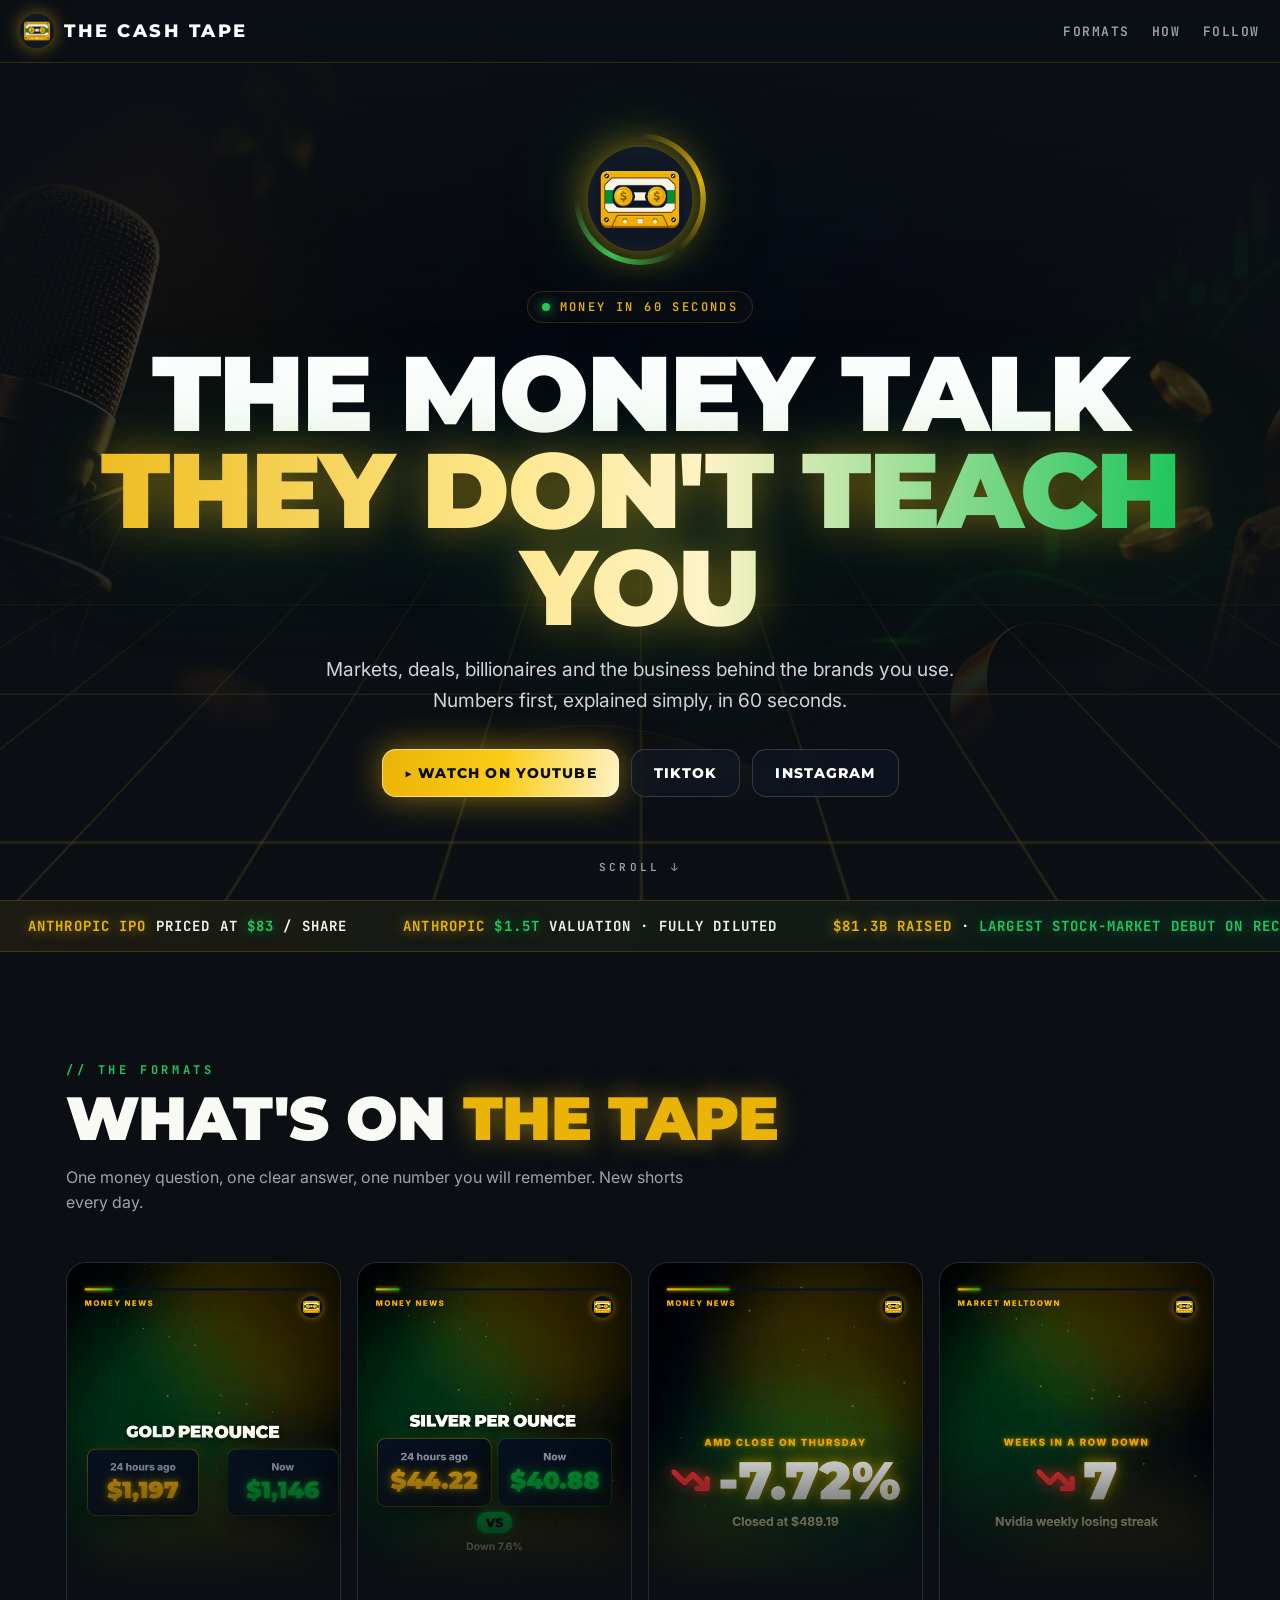
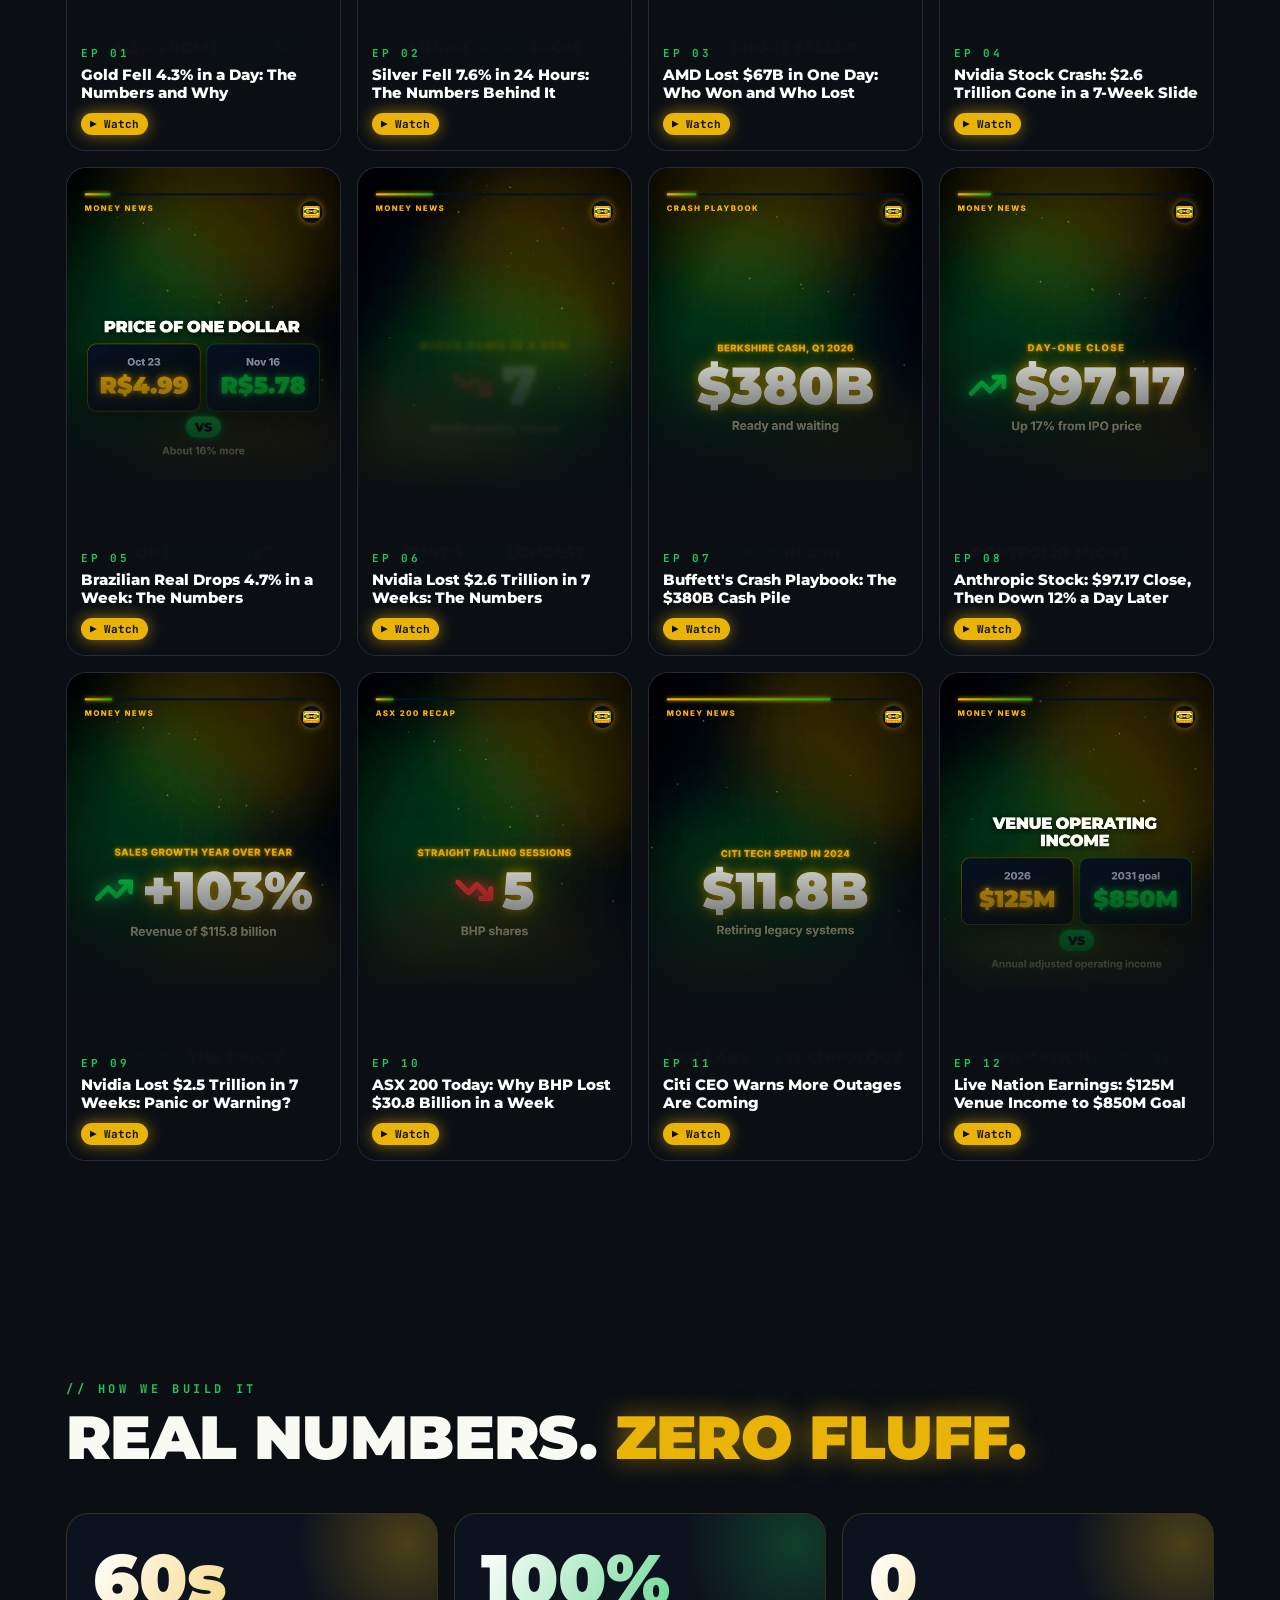
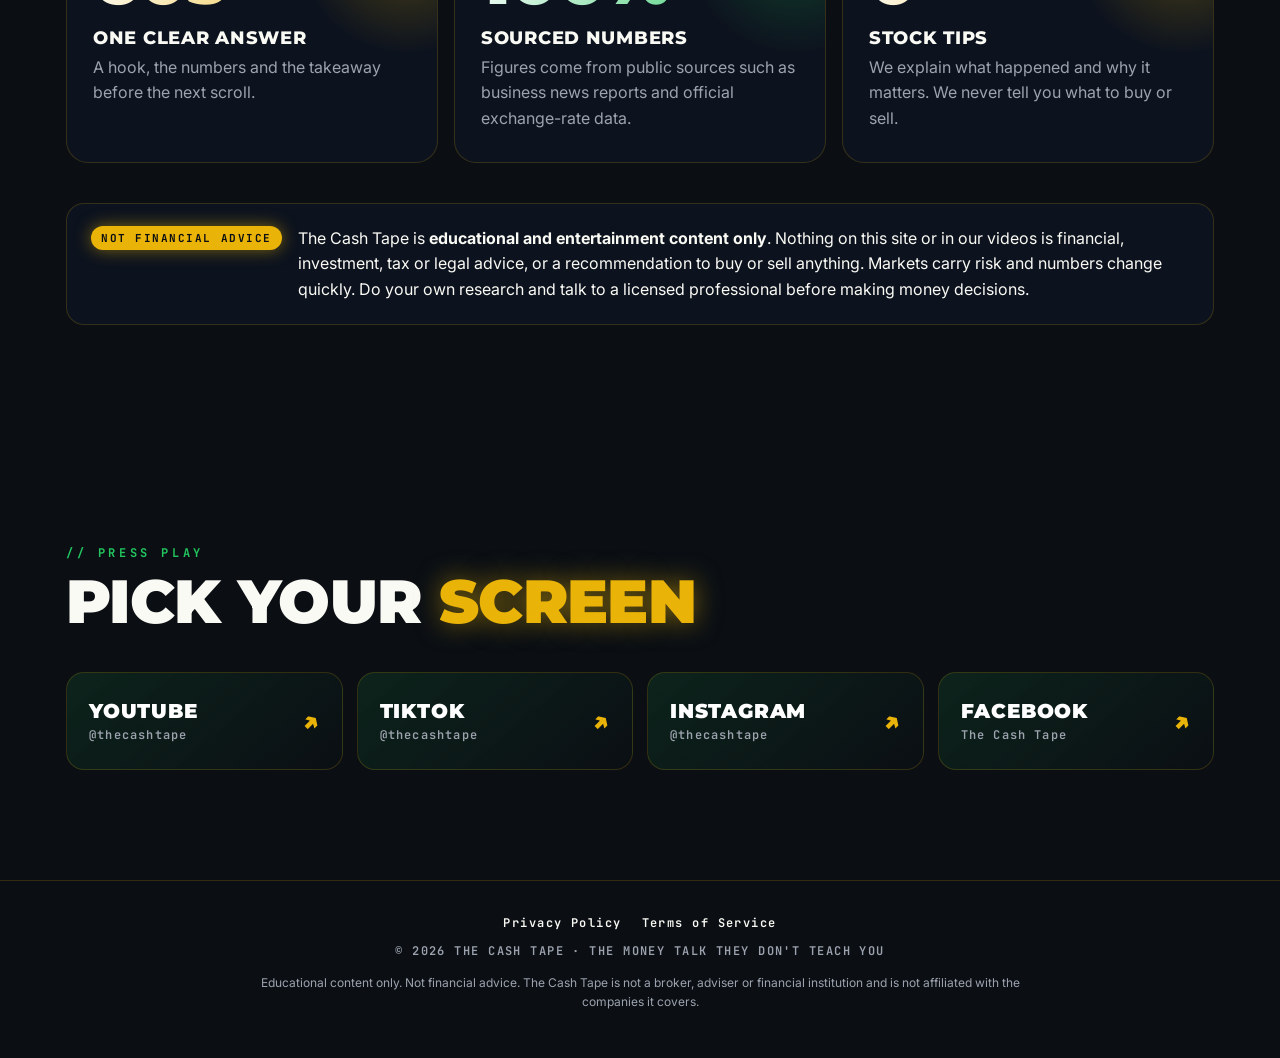
==== commit c35b6884: "Latest episodes 2026-11-22 06:03" ====
--- a/index.html
+++ b/index.html
@@ -64,53 +64,53 @@
       <p class="sub">One money question, one clear answer, one number you will remember. New shorts every day.</p>
     </div>
     <div class="eps">
+      <a class="ep reveal" href="https://www.youtube.com/shorts/TCr8iJuz5xo">
+        <img src="img/ep_TCr8iJuz5xo.jpg" alt="" loading="lazy">
+        <div class="meta"><div class="num">EP 01</div><h3>Gold Fell 4.3% in a Day: The Numbers and Why</h3><span class="chip">▶ Watch</span></div>
+      </a>
       <a class="ep reveal" href="https://www.youtube.com/shorts/4ctaHb4W8jg">
         <img src="img/ep_4ctaHb4W8jg.jpg" alt="" loading="lazy">
-        <div class="meta"><div class="num">EP 01</div><h3>Silver Fell 7.6% in 24 Hours: The Numbers Behind It</h3><span class="chip">▶ Watch</span></div>
+        <div class="meta"><div class="num">EP 02</div><h3>Silver Fell 7.6% in 24 Hours: The Numbers Behind It</h3><span class="chip">▶ Watch</span></div>
       </a>
       <a class="ep reveal" href="https://www.youtube.com/shorts/GrHqUVmEe0g">
         <img src="img/ep_GrHqUVmEe0g.jpg" alt="" loading="lazy">
-        <div class="meta"><div class="num">EP 02</div><h3>AMD Lost $67B in One Day: Who Won and Who Lost</h3><span class="chip">▶ Watch</span></div>
+        <div class="meta"><div class="num">EP 03</div><h3>AMD Lost $67B in One Day: Who Won and Who Lost</h3><span class="chip">▶ Watch</span></div>
       </a>
       <a class="ep reveal" href="https://www.youtube.com/shorts/_4Wm9TIyMEQ">
         <img src="img/ep__4Wm9TIyMEQ.jpg" alt="" loading="lazy">
-        <div class="meta"><div class="num">EP 03</div><h3>Nvidia Stock Crash: $2.6 Trillion Gone in a 7-Week Slide</h3><span class="chip">▶ Watch</span></div>
+        <div class="meta"><div class="num">EP 04</div><h3>Nvidia Stock Crash: $2.6 Trillion Gone in a 7-Week Slide</h3><span class="chip">▶ Watch</span></div>
       </a>
       <a class="ep reveal" href="https://www.youtube.com/shorts/OWYfmHqlL4U">
         <img src="img/ep_OWYfmHqlL4U.jpg" alt="" loading="lazy">
-        <div class="meta"><div class="num">EP 04</div><h3>Brazilian Real Drops 4.7% in a Week: The Numbers</h3><span class="chip">▶ Watch</span></div>
+        <div class="meta"><div class="num">EP 05</div><h3>Brazilian Real Drops 4.7% in a Week: The Numbers</h3><span class="chip">▶ Watch</span></div>
       </a>
       <a class="ep reveal" href="https://www.youtube.com/shorts/XjAAr4kDPGA">
         <img src="img/ep_XjAAr4kDPGA.jpg" alt="" loading="lazy">
-        <div class="meta"><div class="num">EP 05</div><h3>Nvidia Lost $2.6 Trillion in 7 Weeks: The Numbers</h3><span class="chip">▶ Watch</span></div>
+        <div class="meta"><div class="num">EP 06</div><h3>Nvidia Lost $2.6 Trillion in 7 Weeks: The Numbers</h3><span class="chip">▶ Watch</span></div>
       </a>
       <a class="ep reveal" href="https://www.youtube.com/shorts/gRdf015Y4A8">
         <img src="img/ep_gRdf015Y4A8.jpg" alt="" loading="lazy">
-        <div class="meta"><div class="num">EP 06</div><h3>Buffett&#x27;s Crash Playbook: The $380B Cash Pile</h3><span class="chip">▶ Watch</span></div>
+        <div class="meta"><div class="num">EP 07</div><h3>Buffett&#x27;s Crash Playbook: The $380B Cash Pile</h3><span class="chip">▶ Watch</span></div>
       </a>
       <a class="ep reveal" href="https://www.youtube.com/shorts/xqh6WpBowNA">
         <img src="img/ep_xqh6WpBowNA.jpg" alt="" loading="lazy">
-        <div class="meta"><div class="num">EP 07</div><h3>Anthropic Stock: $97.17 Close, Then Down 12% a Day Later</h3><span class="chip">▶ Watch</span></div>
+        <div class="meta"><div class="num">EP 08</div><h3>Anthropic Stock: $97.17 Close, Then Down 12% a Day Later</h3><span class="chip">▶ Watch</span></div>
       </a>
       <a class="ep reveal" href="https://www.youtube.com/shorts/wUTEru8Fs40">
         <img src="img/ep_wUTEru8Fs40.jpg" alt="" loading="lazy">
-        <div class="meta"><div class="num">EP 08</div><h3>Nvidia Lost $2.5 Trillion in 7 Weeks: Panic or Warning?</h3><span class="chip">▶ Watch</span></div>
+        <div class="meta"><div class="num">EP 09</div><h3>Nvidia Lost $2.5 Trillion in 7 Weeks: Panic or Warning?</h3><span class="chip">▶ Watch</span></div>
       </a>
       <a class="ep reveal" href="https://www.youtube.com/shorts/1NXzfQ3wr6U">
         <img src="img/ep_1NXzfQ3wr6U.jpg" alt="" loading="lazy">
-        <div class="meta"><div class="num">EP 09</div><h3>ASX 200 Today: Why BHP Lost $30.8 Billion in a Week</h3><span class="chip">▶ Watch</span></div>
+        <div class="meta"><div class="num">EP 10</div><h3>ASX 200 Today: Why BHP Lost $30.8 Billion in a Week</h3><span class="chip">▶ Watch</span></div>
       </a>
       <a class="ep reveal" href="https://www.youtube.com/shorts/ir1l71bCJU8">
         <img src="img/ep_ir1l71bCJU8.jpg" alt="" loading="lazy">
-        <div class="meta"><div class="num">EP 10</div><h3>Citi CEO Warns More Outages Are Coming</h3><span class="chip">▶ Watch</span></div>
+        <div class="meta"><div class="num">EP 11</div><h3>Citi CEO Warns More Outages Are Coming</h3><span class="chip">▶ Watch</span></div>
       </a>
       <a class="ep reveal" href="https://www.youtube.com/shorts/1L4k1EbDPHM">
         <img src="img/ep_1L4k1EbDPHM.jpg" alt="" loading="lazy">
-        <div class="meta"><div class="num">EP 11</div><h3>Live Nation Earnings: $125M Venue Income to $850M Goal</h3><span class="chip">▶ Watch</span></div>
-      </a>
-      <a class="ep reveal" href="https://www.youtube.com/shorts/VUidta97ZOo">
-        <img src="img/ep_VUidta97ZOo.jpg" alt="" loading="lazy">
-        <div class="meta"><div class="num">EP 12</div><h3>Anthropic&#x27;s $81bn IPO: $1.5T Value, Billions in Losses</h3><span class="chip">▶ Watch</span></div>
+        <div class="meta"><div class="num">EP 12</div><h3>Live Nation Earnings: $125M Venue Income to $850M Goal</h3><span class="chip">▶ Watch</span></div>
       </a>
     </div>
   </div>
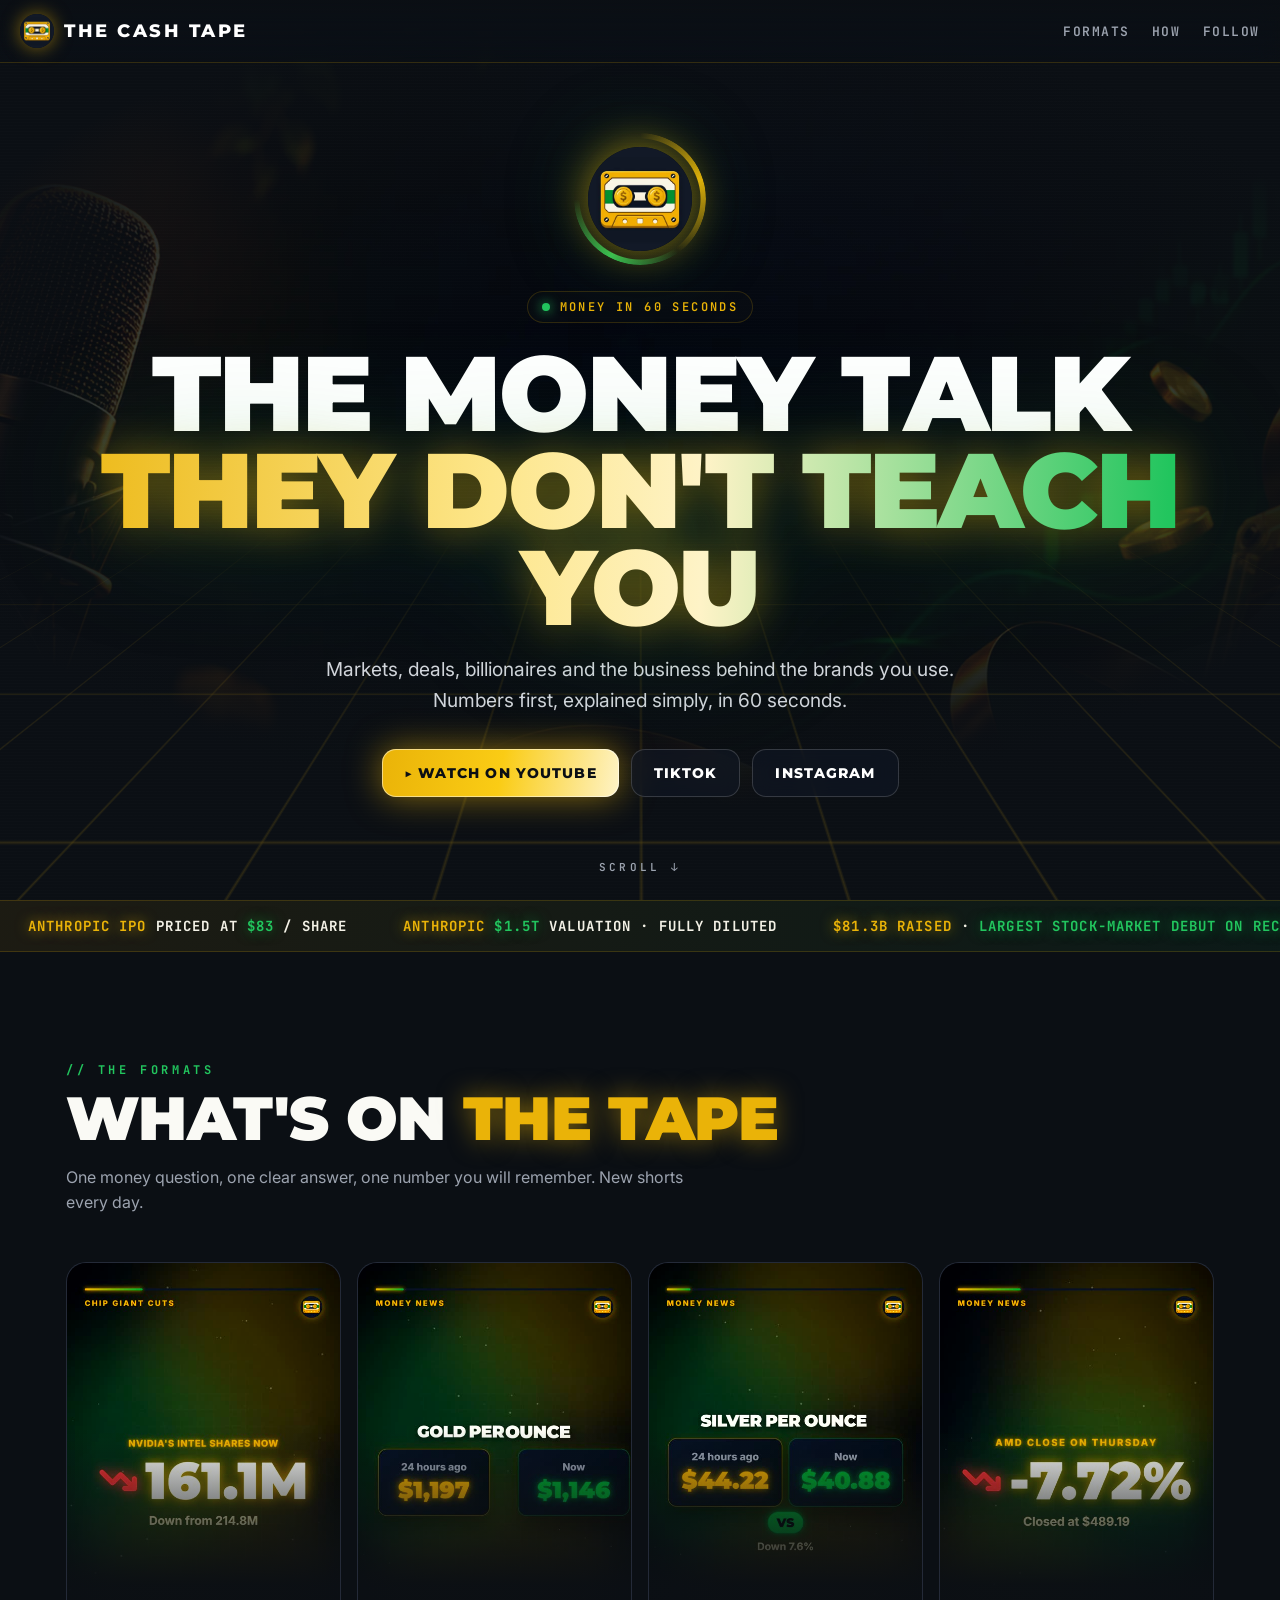
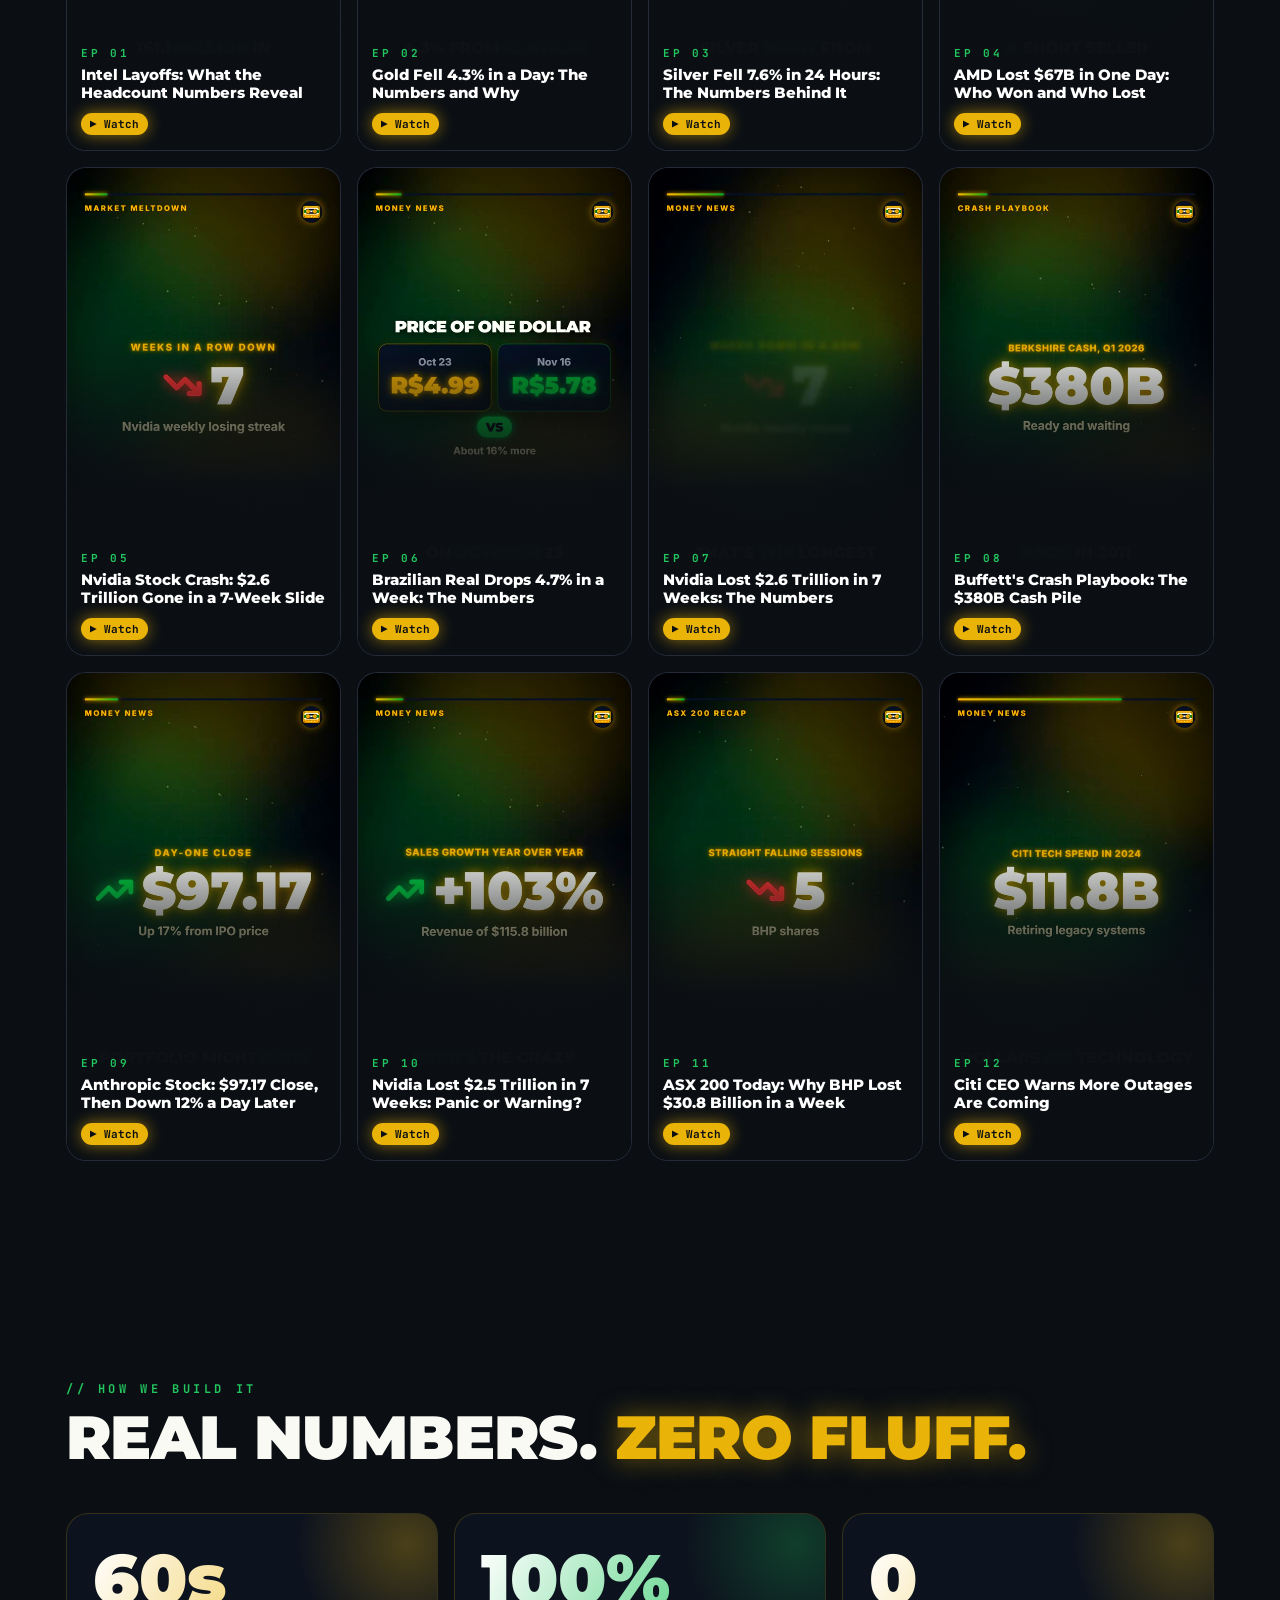
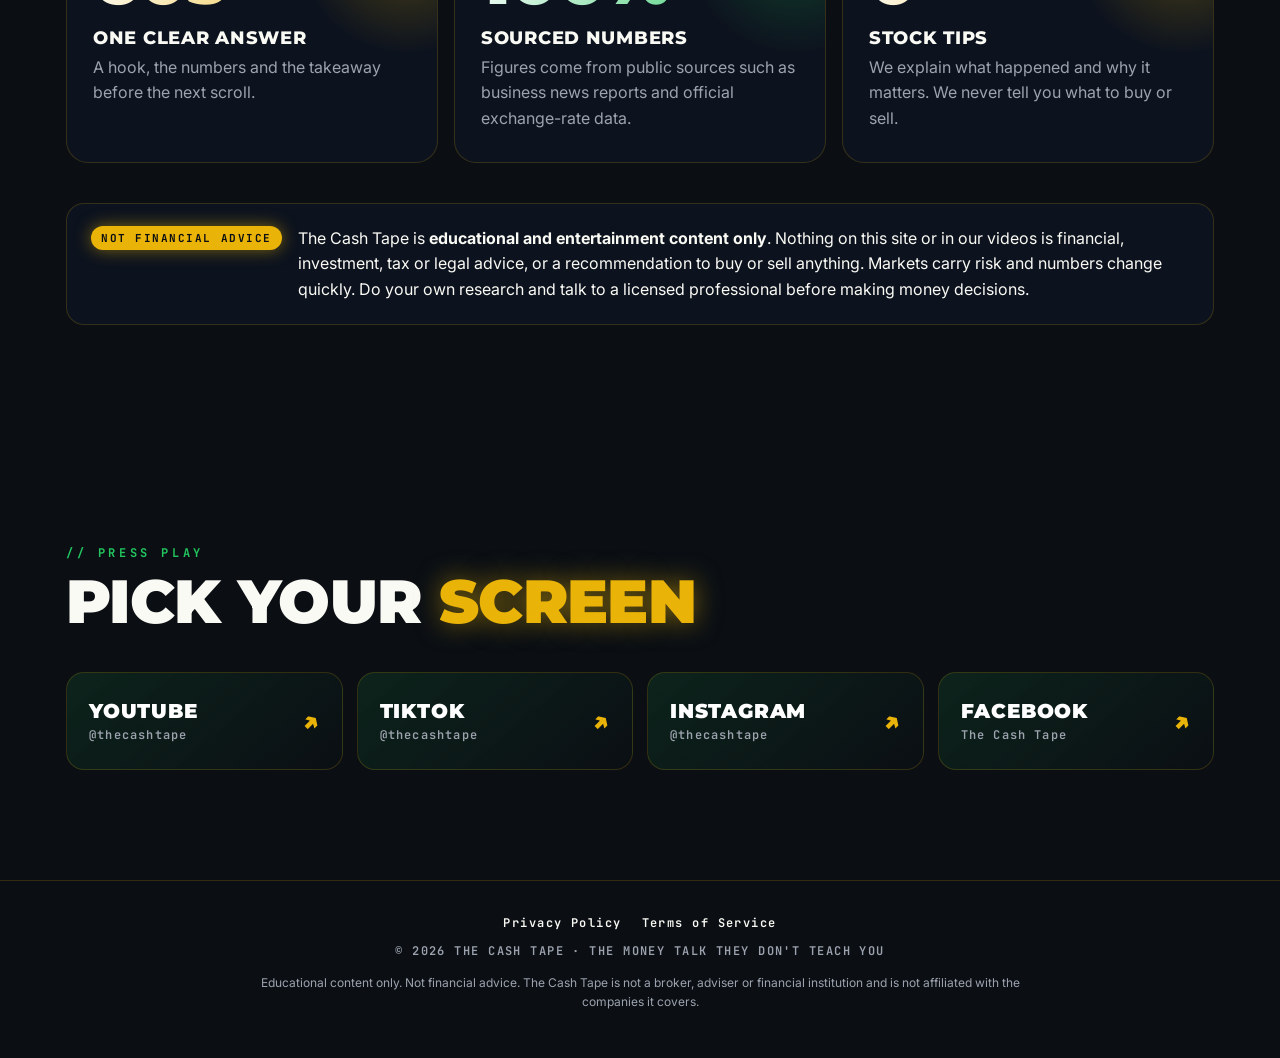
==== commit bf483a8f: "Latest episodes 2026-11-22 15:11" ====
--- a/index.html
+++ b/index.html
@@ -64,53 +64,53 @@
       <p class="sub">One money question, one clear answer, one number you will remember. New shorts every day.</p>
     </div>
     <div class="eps">
+      <a class="ep reveal" href="https://www.youtube.com/shorts/YFsiQZAW01E">
+        <img src="img/ep_YFsiQZAW01E.jpg" alt="" loading="lazy">
+        <div class="meta"><div class="num">EP 01</div><h3>Intel Layoffs: What the Headcount Numbers Reveal</h3><span class="chip">▶ Watch</span></div>
+      </a>
       <a class="ep reveal" href="https://www.youtube.com/shorts/TCr8iJuz5xo">
         <img src="img/ep_TCr8iJuz5xo.jpg" alt="" loading="lazy">
-        <div class="meta"><div class="num">EP 01</div><h3>Gold Fell 4.3% in a Day: The Numbers and Why</h3><span class="chip">▶ Watch</span></div>
+        <div class="meta"><div class="num">EP 02</div><h3>Gold Fell 4.3% in a Day: The Numbers and Why</h3><span class="chip">▶ Watch</span></div>
       </a>
       <a class="ep reveal" href="https://www.youtube.com/shorts/4ctaHb4W8jg">
         <img src="img/ep_4ctaHb4W8jg.jpg" alt="" loading="lazy">
-        <div class="meta"><div class="num">EP 02</div><h3>Silver Fell 7.6% in 24 Hours: The Numbers Behind It</h3><span class="chip">▶ Watch</span></div>
+        <div class="meta"><div class="num">EP 03</div><h3>Silver Fell 7.6% in 24 Hours: The Numbers Behind It</h3><span class="chip">▶ Watch</span></div>
       </a>
       <a class="ep reveal" href="https://www.youtube.com/shorts/GrHqUVmEe0g">
         <img src="img/ep_GrHqUVmEe0g.jpg" alt="" loading="lazy">
-        <div class="meta"><div class="num">EP 03</div><h3>AMD Lost $67B in One Day: Who Won and Who Lost</h3><span class="chip">▶ Watch</span></div>
+        <div class="meta"><div class="num">EP 04</div><h3>AMD Lost $67B in One Day: Who Won and Who Lost</h3><span class="chip">▶ Watch</span></div>
       </a>
       <a class="ep reveal" href="https://www.youtube.com/shorts/_4Wm9TIyMEQ">
         <img src="img/ep__4Wm9TIyMEQ.jpg" alt="" loading="lazy">
-        <div class="meta"><div class="num">EP 04</div><h3>Nvidia Stock Crash: $2.6 Trillion Gone in a 7-Week Slide</h3><span class="chip">▶ Watch</span></div>
+        <div class="meta"><div class="num">EP 05</div><h3>Nvidia Stock Crash: $2.6 Trillion Gone in a 7-Week Slide</h3><span class="chip">▶ Watch</span></div>
       </a>
       <a class="ep reveal" href="https://www.youtube.com/shorts/OWYfmHqlL4U">
         <img src="img/ep_OWYfmHqlL4U.jpg" alt="" loading="lazy">
-        <div class="meta"><div class="num">EP 05</div><h3>Brazilian Real Drops 4.7% in a Week: The Numbers</h3><span class="chip">▶ Watch</span></div>
+        <div class="meta"><div class="num">EP 06</div><h3>Brazilian Real Drops 4.7% in a Week: The Numbers</h3><span class="chip">▶ Watch</span></div>
       </a>
       <a class="ep reveal" href="https://www.youtube.com/shorts/XjAAr4kDPGA">
         <img src="img/ep_XjAAr4kDPGA.jpg" alt="" loading="lazy">
-        <div class="meta"><div class="num">EP 06</div><h3>Nvidia Lost $2.6 Trillion in 7 Weeks: The Numbers</h3><span class="chip">▶ Watch</span></div>
+        <div class="meta"><div class="num">EP 07</div><h3>Nvidia Lost $2.6 Trillion in 7 Weeks: The Numbers</h3><span class="chip">▶ Watch</span></div>
       </a>
       <a class="ep reveal" href="https://www.youtube.com/shorts/gRdf015Y4A8">
         <img src="img/ep_gRdf015Y4A8.jpg" alt="" loading="lazy">
-        <div class="meta"><div class="num">EP 07</div><h3>Buffett&#x27;s Crash Playbook: The $380B Cash Pile</h3><span class="chip">▶ Watch</span></div>
+        <div class="meta"><div class="num">EP 08</div><h3>Buffett&#x27;s Crash Playbook: The $380B Cash Pile</h3><span class="chip">▶ Watch</span></div>
       </a>
       <a class="ep reveal" href="https://www.youtube.com/shorts/xqh6WpBowNA">
         <img src="img/ep_xqh6WpBowNA.jpg" alt="" loading="lazy">
-        <div class="meta"><div class="num">EP 08</div><h3>Anthropic Stock: $97.17 Close, Then Down 12% a Day Later</h3><span class="chip">▶ Watch</span></div>
+        <div class="meta"><div class="num">EP 09</div><h3>Anthropic Stock: $97.17 Close, Then Down 12% a Day Later</h3><span class="chip">▶ Watch</span></div>
       </a>
       <a class="ep reveal" href="https://www.youtube.com/shorts/wUTEru8Fs40">
         <img src="img/ep_wUTEru8Fs40.jpg" alt="" loading="lazy">
-        <div class="meta"><div class="num">EP 09</div><h3>Nvidia Lost $2.5 Trillion in 7 Weeks: Panic or Warning?</h3><span class="chip">▶ Watch</span></div>
+        <div class="meta"><div class="num">EP 10</div><h3>Nvidia Lost $2.5 Trillion in 7 Weeks: Panic or Warning?</h3><span class="chip">▶ Watch</span></div>
       </a>
       <a class="ep reveal" href="https://www.youtube.com/shorts/1NXzfQ3wr6U">
         <img src="img/ep_1NXzfQ3wr6U.jpg" alt="" loading="lazy">
-        <div class="meta"><div class="num">EP 10</div><h3>ASX 200 Today: Why BHP Lost $30.8 Billion in a Week</h3><span class="chip">▶ Watch</span></div>
+        <div class="meta"><div class="num">EP 11</div><h3>ASX 200 Today: Why BHP Lost $30.8 Billion in a Week</h3><span class="chip">▶ Watch</span></div>
       </a>
       <a class="ep reveal" href="https://www.youtube.com/shorts/ir1l71bCJU8">
         <img src="img/ep_ir1l71bCJU8.jpg" alt="" loading="lazy">
-        <div class="meta"><div class="num">EP 11</div><h3>Citi CEO Warns More Outages Are Coming</h3><span class="chip">▶ Watch</span></div>
-      </a>
-      <a class="ep reveal" href="https://www.youtube.com/shorts/1L4k1EbDPHM">
-        <img src="img/ep_1L4k1EbDPHM.jpg" alt="" loading="lazy">
-        <div class="meta"><div class="num">EP 12</div><h3>Live Nation Earnings: $125M Venue Income to $850M Goal</h3><span class="chip">▶ Watch</span></div>
+        <div class="meta"><div class="num">EP 12</div><h3>Citi CEO Warns More Outages Are Coming</h3><span class="chip">▶ Watch</span></div>
       </a>
     </div>
   </div>
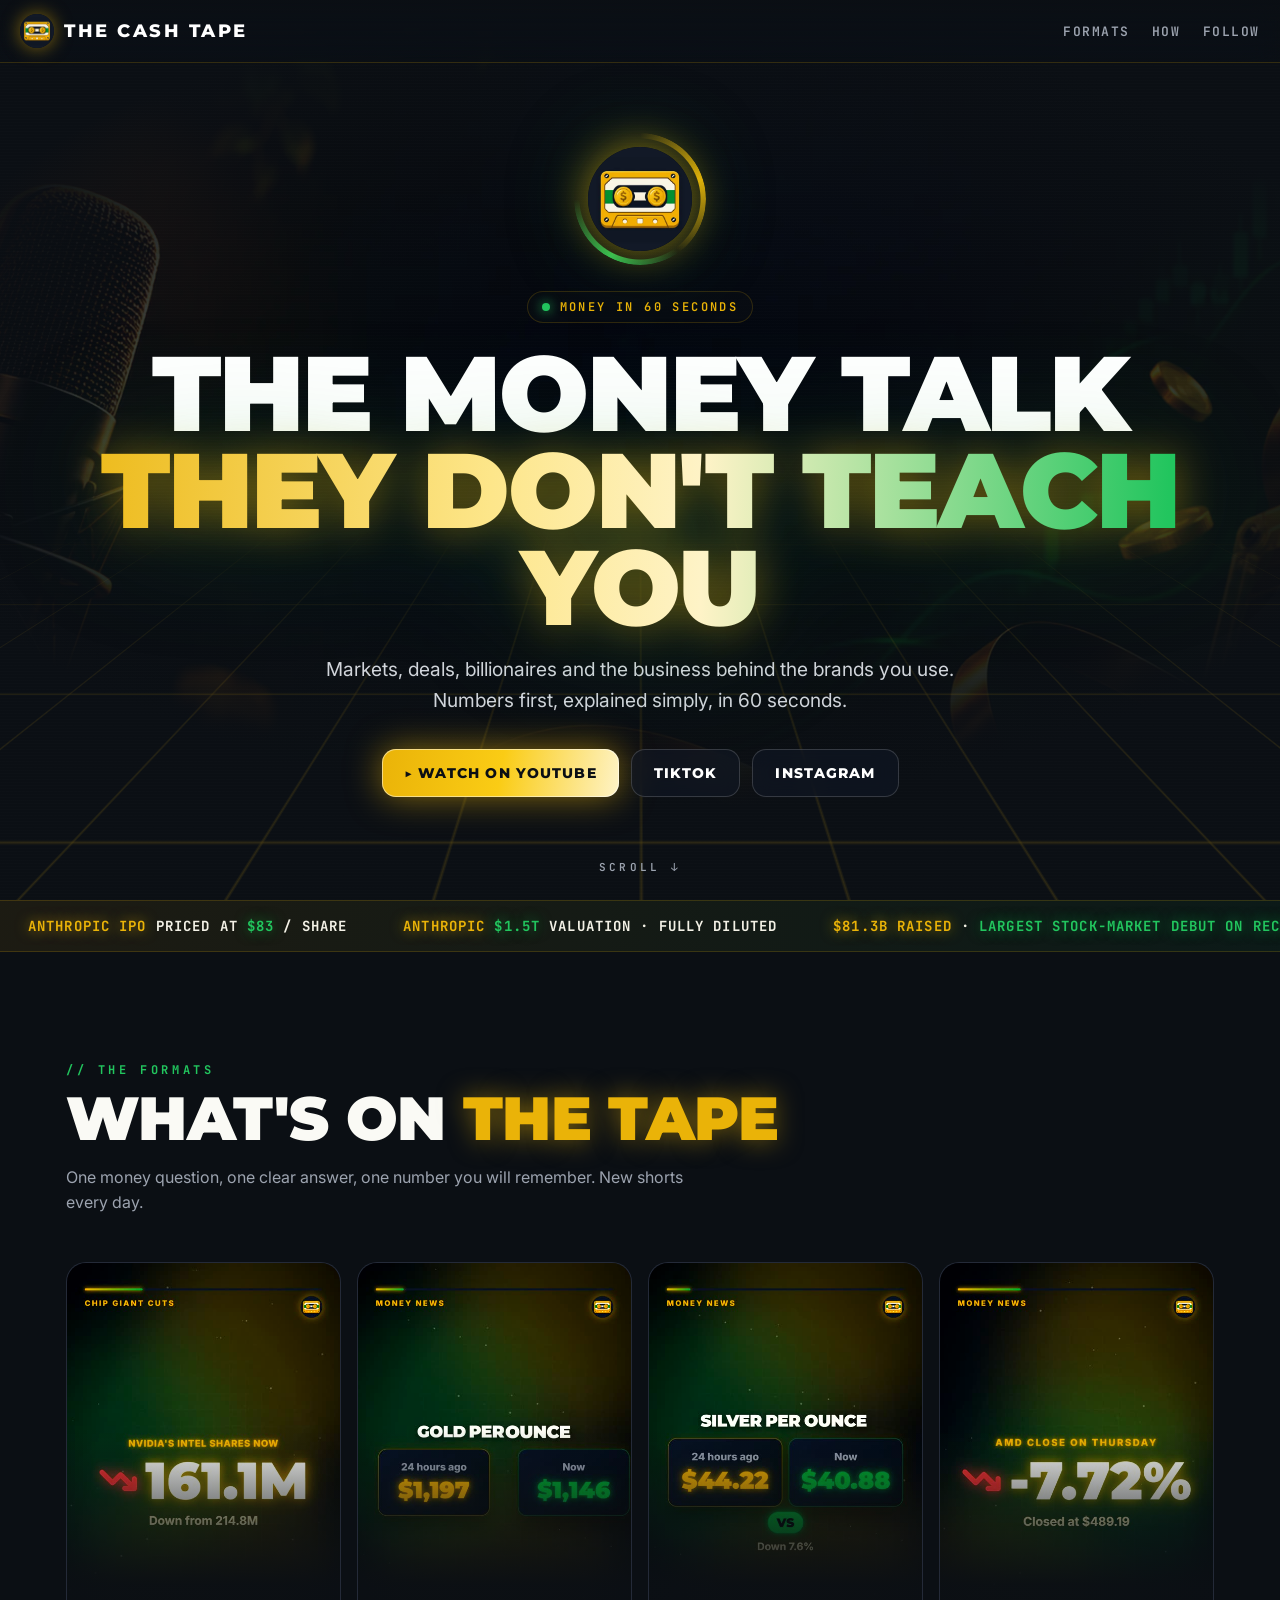
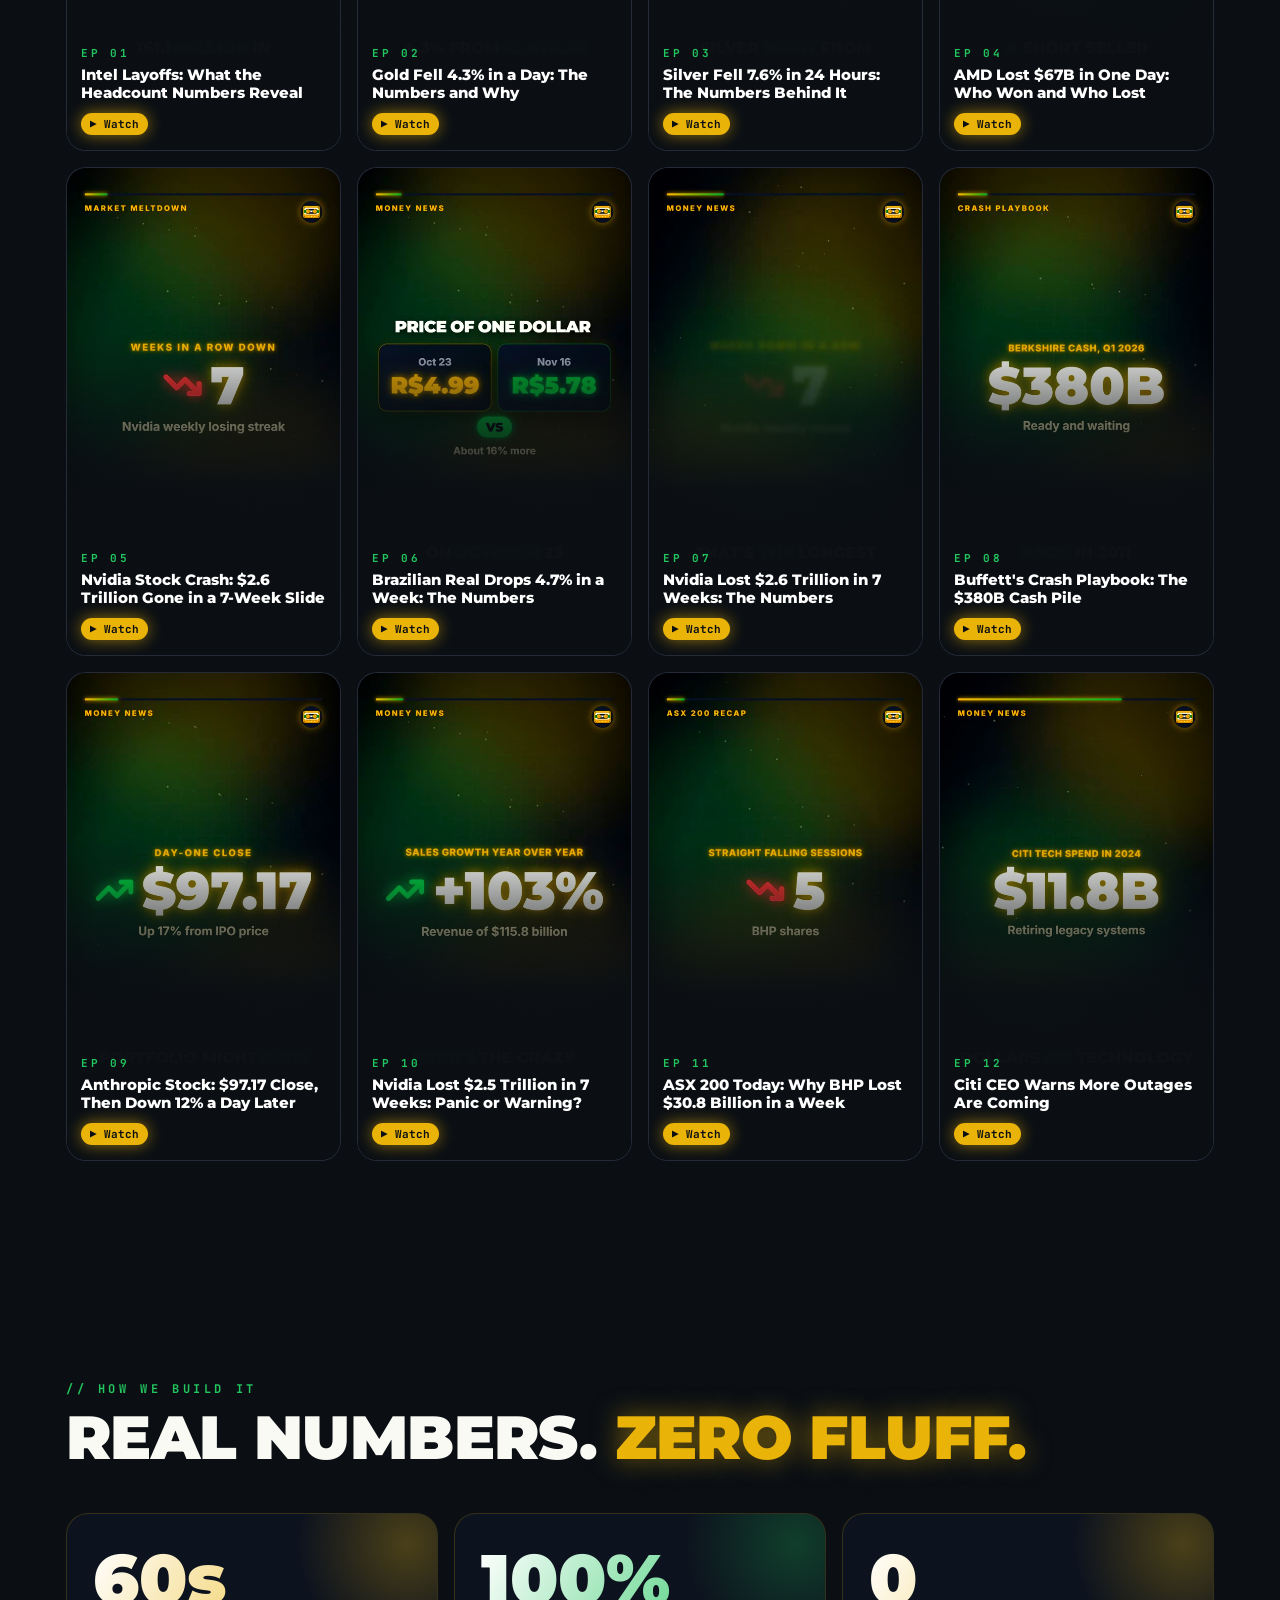
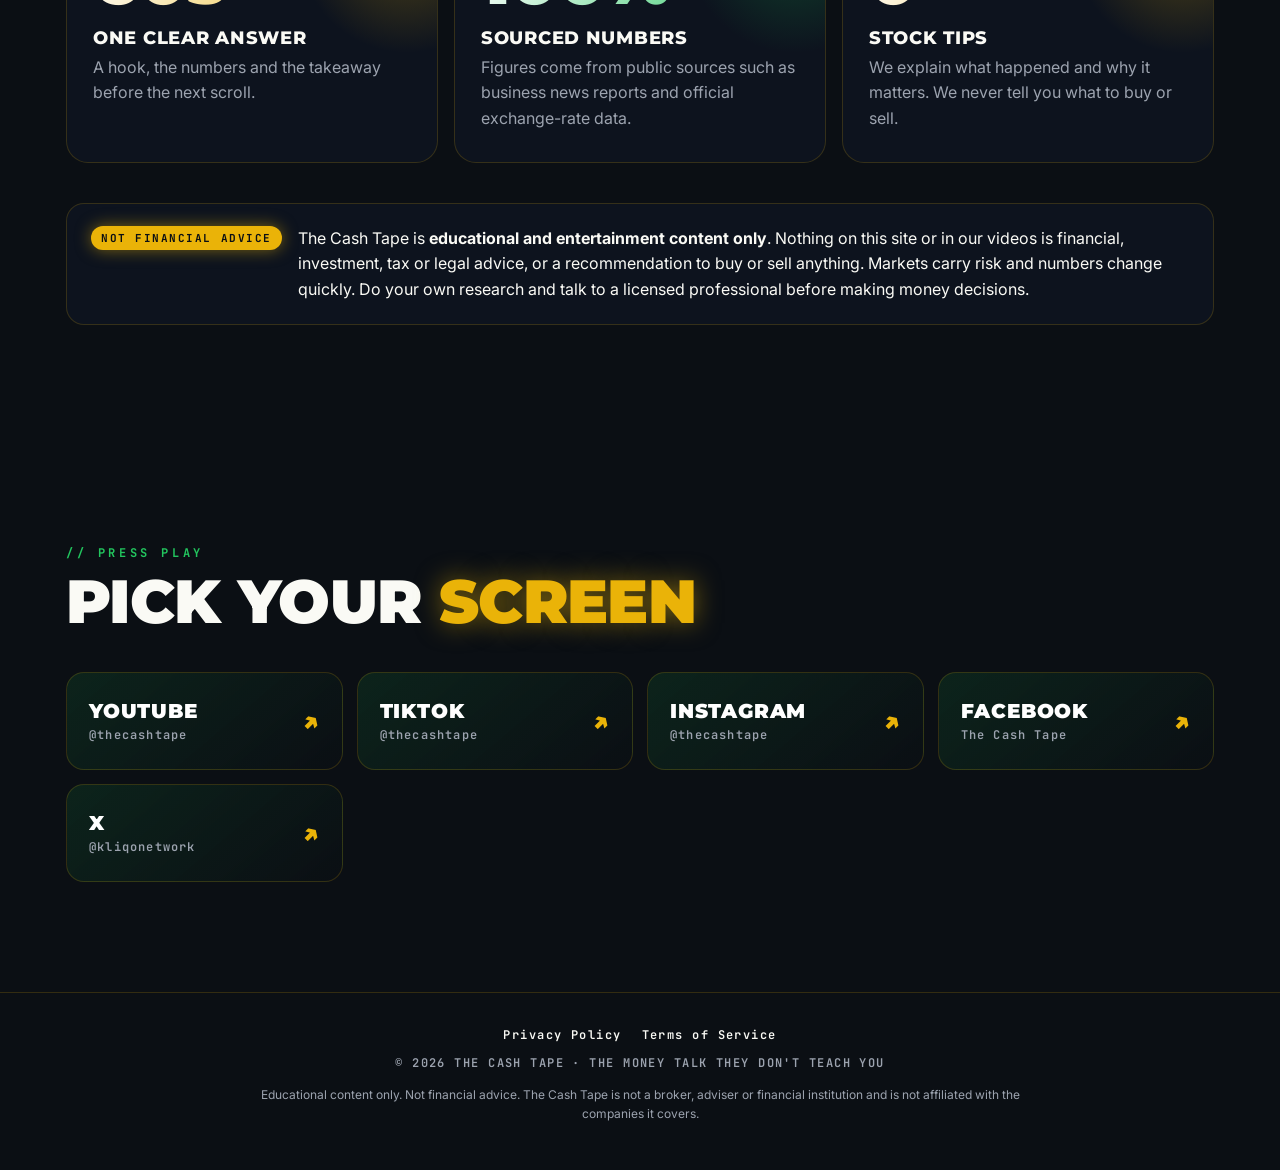
==== commit e278cff4: "Latest episodes 2026-11-26 09:48" ====
--- a/index.html
+++ b/index.html
@@ -147,6 +147,7 @@
       <a class="plat reveal" href="https://www.tiktok.com/@thecashtape"><span>TikTok<small>@thecashtape</small></span><span class="arrow">↗</span></a>
       <a class="plat reveal" href="https://www.instagram.com/thecashtape/"><span>Instagram<small>@thecashtape</small></span><span class="arrow">↗</span></a>
       <a class="plat reveal" href="https://www.facebook.com/profile.php?id=61596690270419"><span>Facebook<small>The Cash Tape</small></span><span class="arrow">↗</span></a>
+      <a class="plat reveal" href="https://x.com/kliqonetwork"><span>X<small>@kliqonetwork</small></span><span class="arrow">↗</span></a>
     </div>
   </div>
 </section>
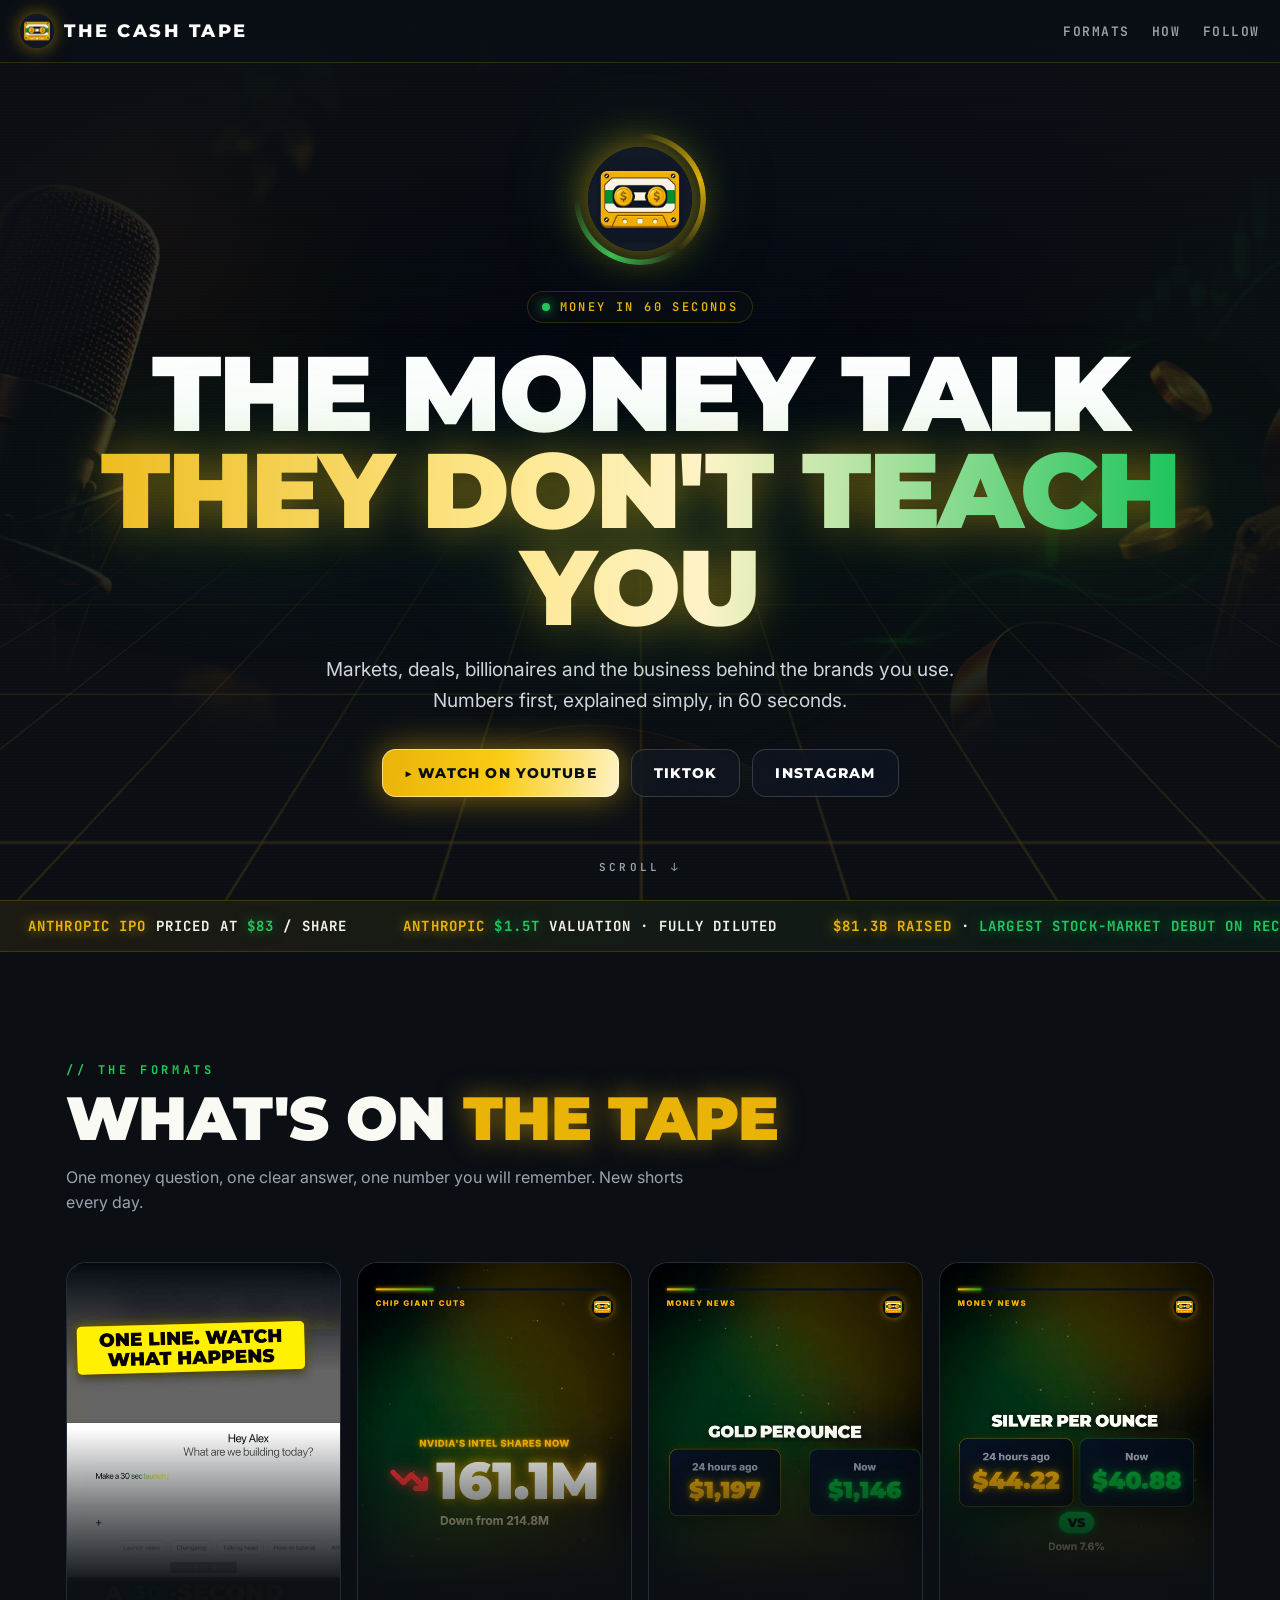
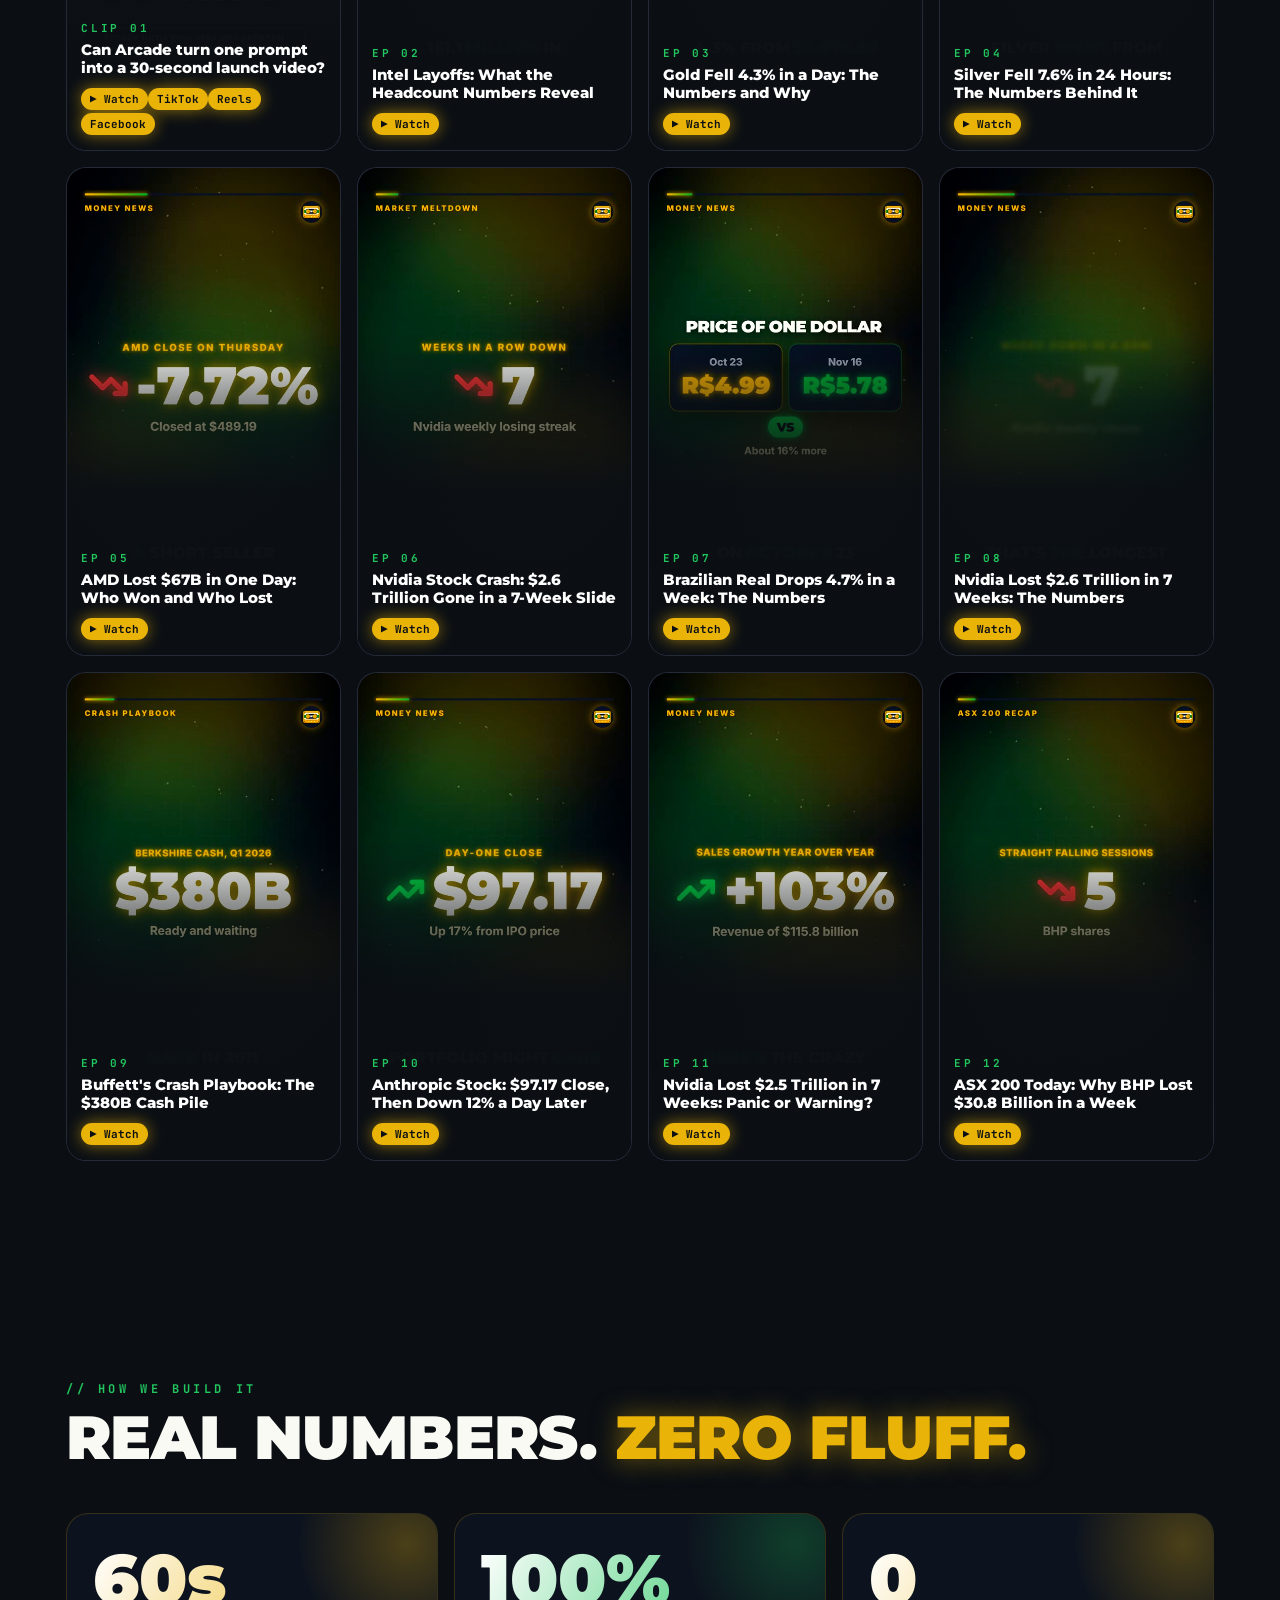
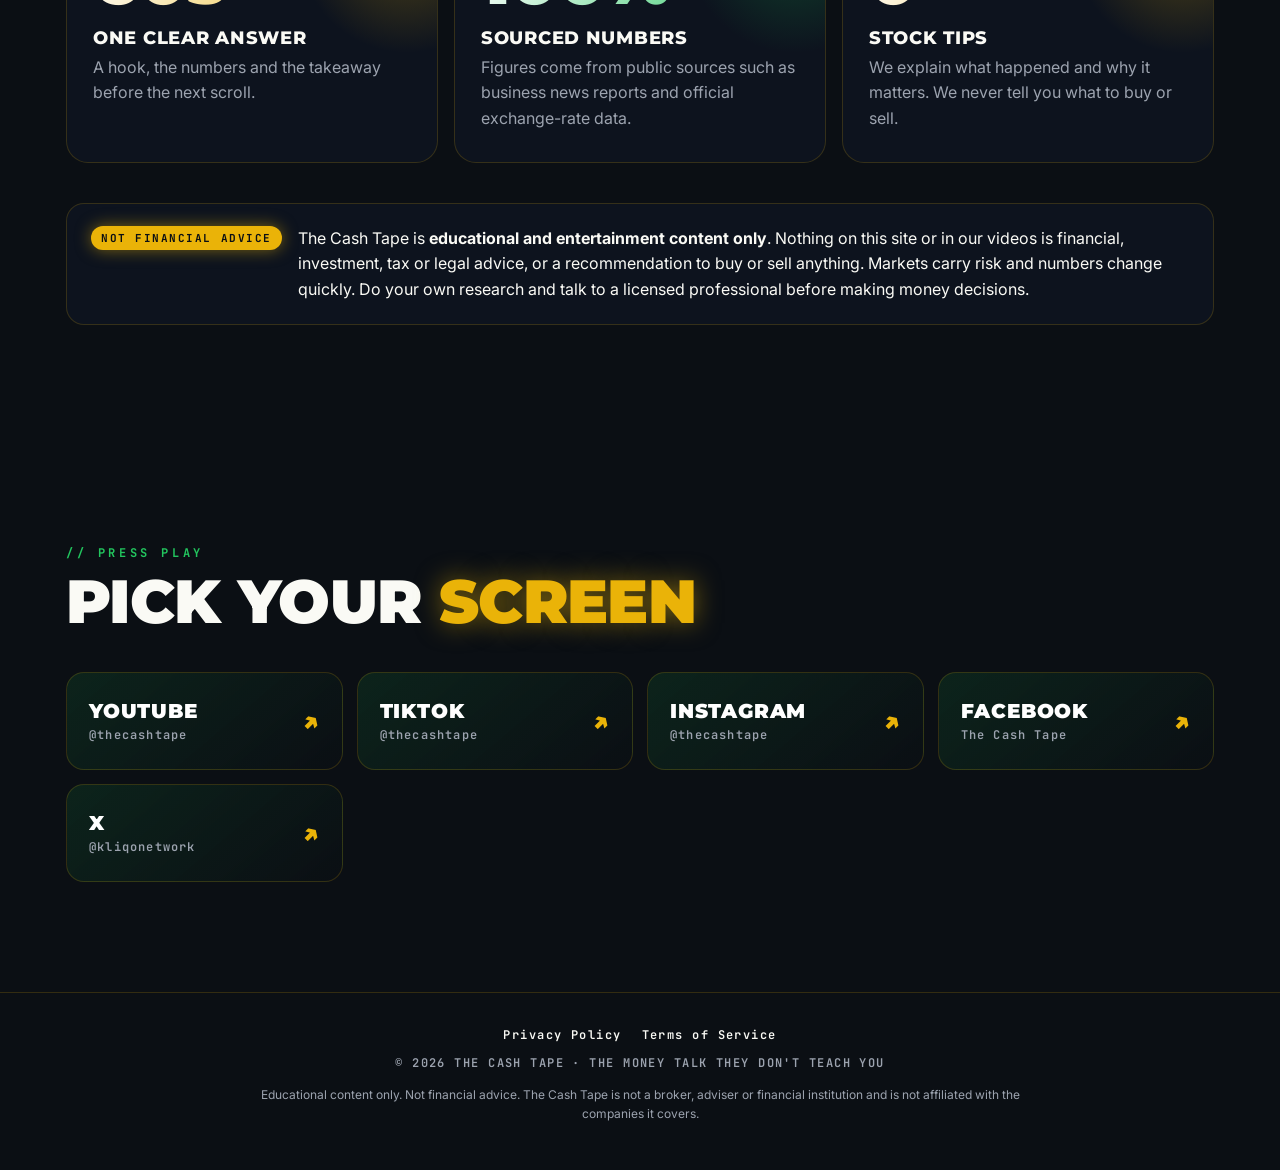
==== commit a381ff47: "Latest episodes 2026-11-26 23:47" ====
--- a/index.html
+++ b/index.html
@@ -64,53 +64,53 @@
       <p class="sub">One money question, one clear answer, one number you will remember. New shorts every day.</p>
     </div>
     <div class="eps">
+      <a class="ep reveal" href="https://www.youtube.com/shorts/DKPqQKjikF0">
+        <img src="img/ep_DKPqQKjikF0.jpg" alt="" loading="lazy">
+        <div class="meta"><div class="num">CLIP 01</div><h3>Can Arcade turn one prompt into a 30-second launch video?</h3><span class="chip">▶ Watch</span><span class="chip">TikTok</span><span class="chip">Reels</span><span class="chip">Facebook</span></div>
+      </a>
       <a class="ep reveal" href="https://www.youtube.com/shorts/YFsiQZAW01E">
         <img src="img/ep_YFsiQZAW01E.jpg" alt="" loading="lazy">
-        <div class="meta"><div class="num">EP 01</div><h3>Intel Layoffs: What the Headcount Numbers Reveal</h3><span class="chip">▶ Watch</span></div>
+        <div class="meta"><div class="num">EP 02</div><h3>Intel Layoffs: What the Headcount Numbers Reveal</h3><span class="chip">▶ Watch</span></div>
       </a>
       <a class="ep reveal" href="https://www.youtube.com/shorts/TCr8iJuz5xo">
         <img src="img/ep_TCr8iJuz5xo.jpg" alt="" loading="lazy">
-        <div class="meta"><div class="num">EP 02</div><h3>Gold Fell 4.3% in a Day: The Numbers and Why</h3><span class="chip">▶ Watch</span></div>
+        <div class="meta"><div class="num">EP 03</div><h3>Gold Fell 4.3% in a Day: The Numbers and Why</h3><span class="chip">▶ Watch</span></div>
       </a>
       <a class="ep reveal" href="https://www.youtube.com/shorts/4ctaHb4W8jg">
         <img src="img/ep_4ctaHb4W8jg.jpg" alt="" loading="lazy">
-        <div class="meta"><div class="num">EP 03</div><h3>Silver Fell 7.6% in 24 Hours: The Numbers Behind It</h3><span class="chip">▶ Watch</span></div>
+        <div class="meta"><div class="num">EP 04</div><h3>Silver Fell 7.6% in 24 Hours: The Numbers Behind It</h3><span class="chip">▶ Watch</span></div>
       </a>
       <a class="ep reveal" href="https://www.youtube.com/shorts/GrHqUVmEe0g">
         <img src="img/ep_GrHqUVmEe0g.jpg" alt="" loading="lazy">
-        <div class="meta"><div class="num">EP 04</div><h3>AMD Lost $67B in One Day: Who Won and Who Lost</h3><span class="chip">▶ Watch</span></div>
+        <div class="meta"><div class="num">EP 05</div><h3>AMD Lost $67B in One Day: Who Won and Who Lost</h3><span class="chip">▶ Watch</span></div>
       </a>
       <a class="ep reveal" href="https://www.youtube.com/shorts/_4Wm9TIyMEQ">
         <img src="img/ep__4Wm9TIyMEQ.jpg" alt="" loading="lazy">
-        <div class="meta"><div class="num">EP 05</div><h3>Nvidia Stock Crash: $2.6 Trillion Gone in a 7-Week Slide</h3><span class="chip">▶ Watch</span></div>
+        <div class="meta"><div class="num">EP 06</div><h3>Nvidia Stock Crash: $2.6 Trillion Gone in a 7-Week Slide</h3><span class="chip">▶ Watch</span></div>
       </a>
       <a class="ep reveal" href="https://www.youtube.com/shorts/OWYfmHqlL4U">
         <img src="img/ep_OWYfmHqlL4U.jpg" alt="" loading="lazy">
-        <div class="meta"><div class="num">EP 06</div><h3>Brazilian Real Drops 4.7% in a Week: The Numbers</h3><span class="chip">▶ Watch</span></div>
+        <div class="meta"><div class="num">EP 07</div><h3>Brazilian Real Drops 4.7% in a Week: The Numbers</h3><span class="chip">▶ Watch</span></div>
       </a>
       <a class="ep reveal" href="https://www.youtube.com/shorts/XjAAr4kDPGA">
         <img src="img/ep_XjAAr4kDPGA.jpg" alt="" loading="lazy">
-        <div class="meta"><div class="num">EP 07</div><h3>Nvidia Lost $2.6 Trillion in 7 Weeks: The Numbers</h3><span class="chip">▶ Watch</span></div>
+        <div class="meta"><div class="num">EP 08</div><h3>Nvidia Lost $2.6 Trillion in 7 Weeks: The Numbers</h3><span class="chip">▶ Watch</span></div>
       </a>
       <a class="ep reveal" href="https://www.youtube.com/shorts/gRdf015Y4A8">
         <img src="img/ep_gRdf015Y4A8.jpg" alt="" loading="lazy">
-        <div class="meta"><div class="num">EP 08</div><h3>Buffett&#x27;s Crash Playbook: The $380B Cash Pile</h3><span class="chip">▶ Watch</span></div>
+        <div class="meta"><div class="num">EP 09</div><h3>Buffett&#x27;s Crash Playbook: The $380B Cash Pile</h3><span class="chip">▶ Watch</span></div>
       </a>
       <a class="ep reveal" href="https://www.youtube.com/shorts/xqh6WpBowNA">
         <img src="img/ep_xqh6WpBowNA.jpg" alt="" loading="lazy">
-        <div class="meta"><div class="num">EP 09</div><h3>Anthropic Stock: $97.17 Close, Then Down 12% a Day Later</h3><span class="chip">▶ Watch</span></div>
+        <div class="meta"><div class="num">EP 10</div><h3>Anthropic Stock: $97.17 Close, Then Down 12% a Day Later</h3><span class="chip">▶ Watch</span></div>
       </a>
       <a class="ep reveal" href="https://www.youtube.com/shorts/wUTEru8Fs40">
         <img src="img/ep_wUTEru8Fs40.jpg" alt="" loading="lazy">
-        <div class="meta"><div class="num">EP 10</div><h3>Nvidia Lost $2.5 Trillion in 7 Weeks: Panic or Warning?</h3><span class="chip">▶ Watch</span></div>
+        <div class="meta"><div class="num">EP 11</div><h3>Nvidia Lost $2.5 Trillion in 7 Weeks: Panic or Warning?</h3><span class="chip">▶ Watch</span></div>
       </a>
       <a class="ep reveal" href="https://www.youtube.com/shorts/1NXzfQ3wr6U">
         <img src="img/ep_1NXzfQ3wr6U.jpg" alt="" loading="lazy">
-        <div class="meta"><div class="num">EP 11</div><h3>ASX 200 Today: Why BHP Lost $30.8 Billion in a Week</h3><span class="chip">▶ Watch</span></div>
-      </a>
-      <a class="ep reveal" href="https://www.youtube.com/shorts/ir1l71bCJU8">
-        <img src="img/ep_ir1l71bCJU8.jpg" alt="" loading="lazy">
-        <div class="meta"><div class="num">EP 12</div><h3>Citi CEO Warns More Outages Are Coming</h3><span class="chip">▶ Watch</span></div>
+        <div class="meta"><div class="num">EP 12</div><h3>ASX 200 Today: Why BHP Lost $30.8 Billion in a Week</h3><span class="chip">▶ Watch</span></div>
       </a>
     </div>
   </div>
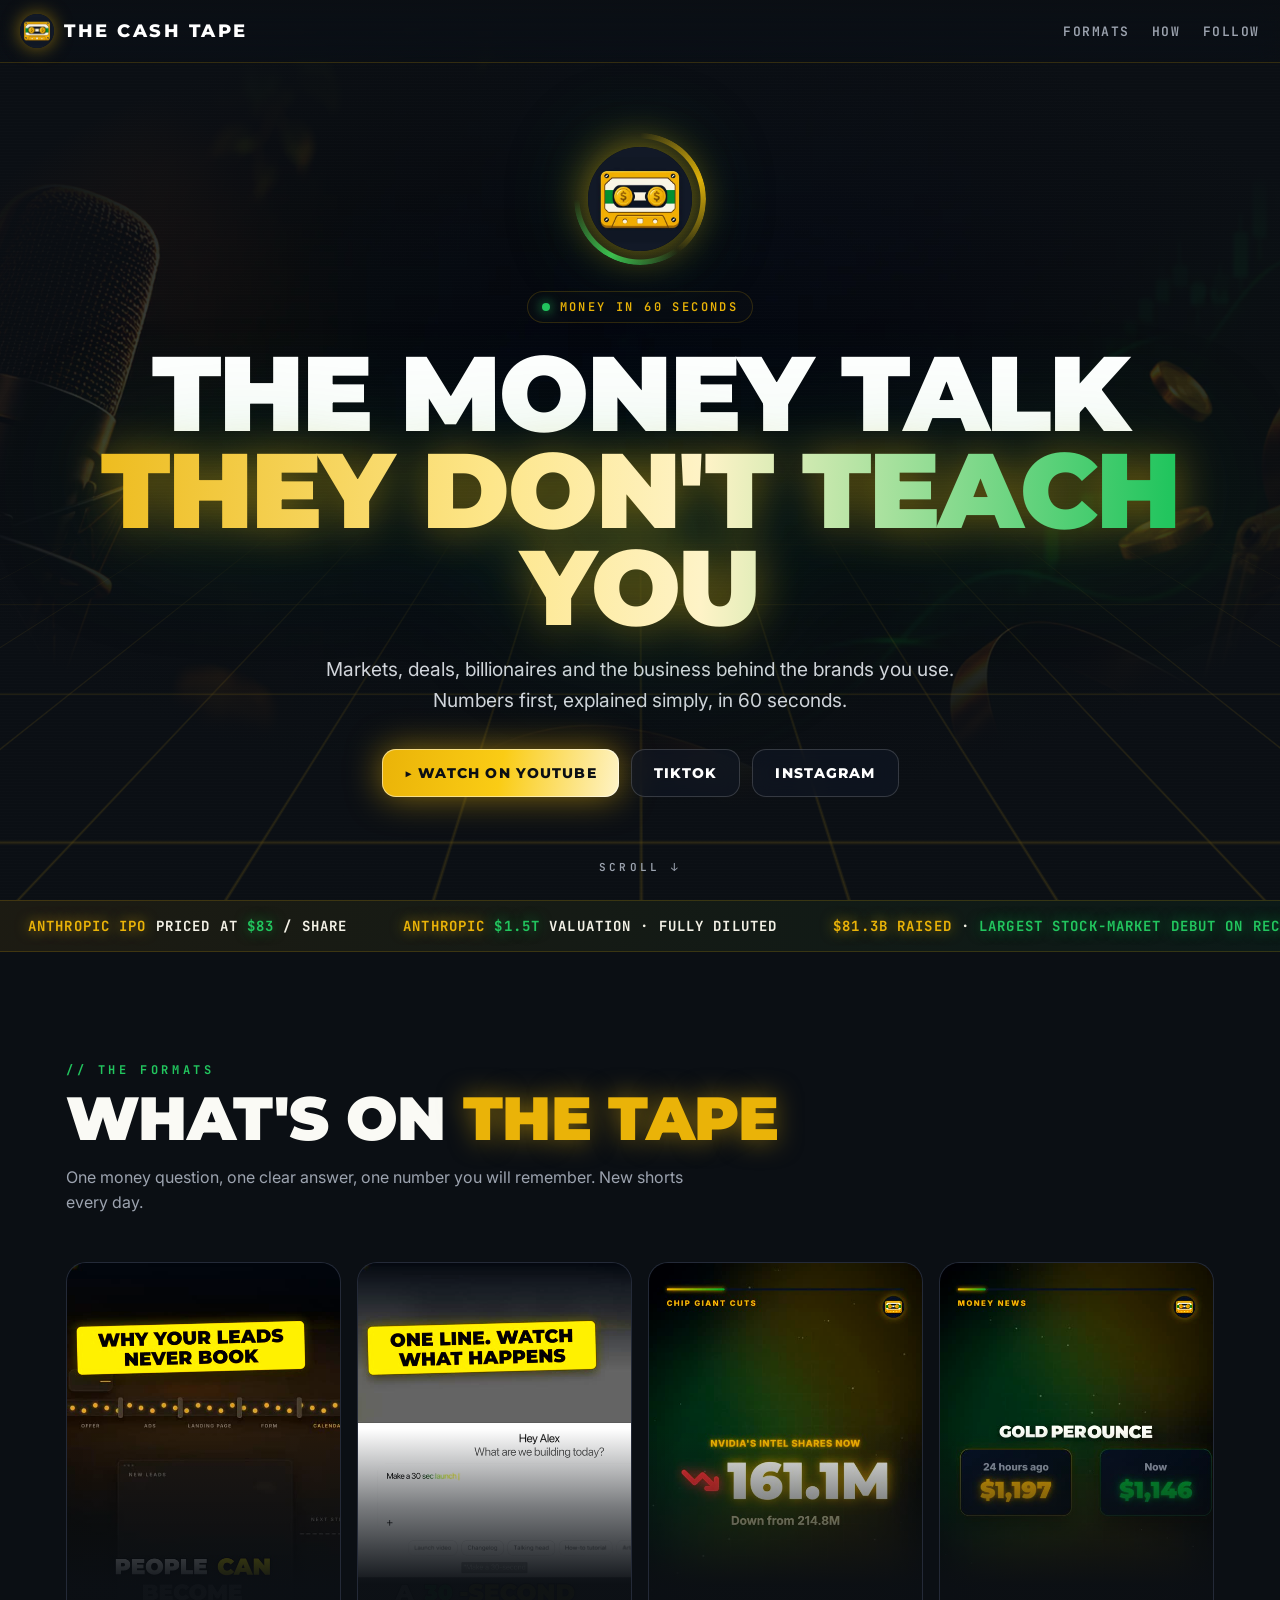
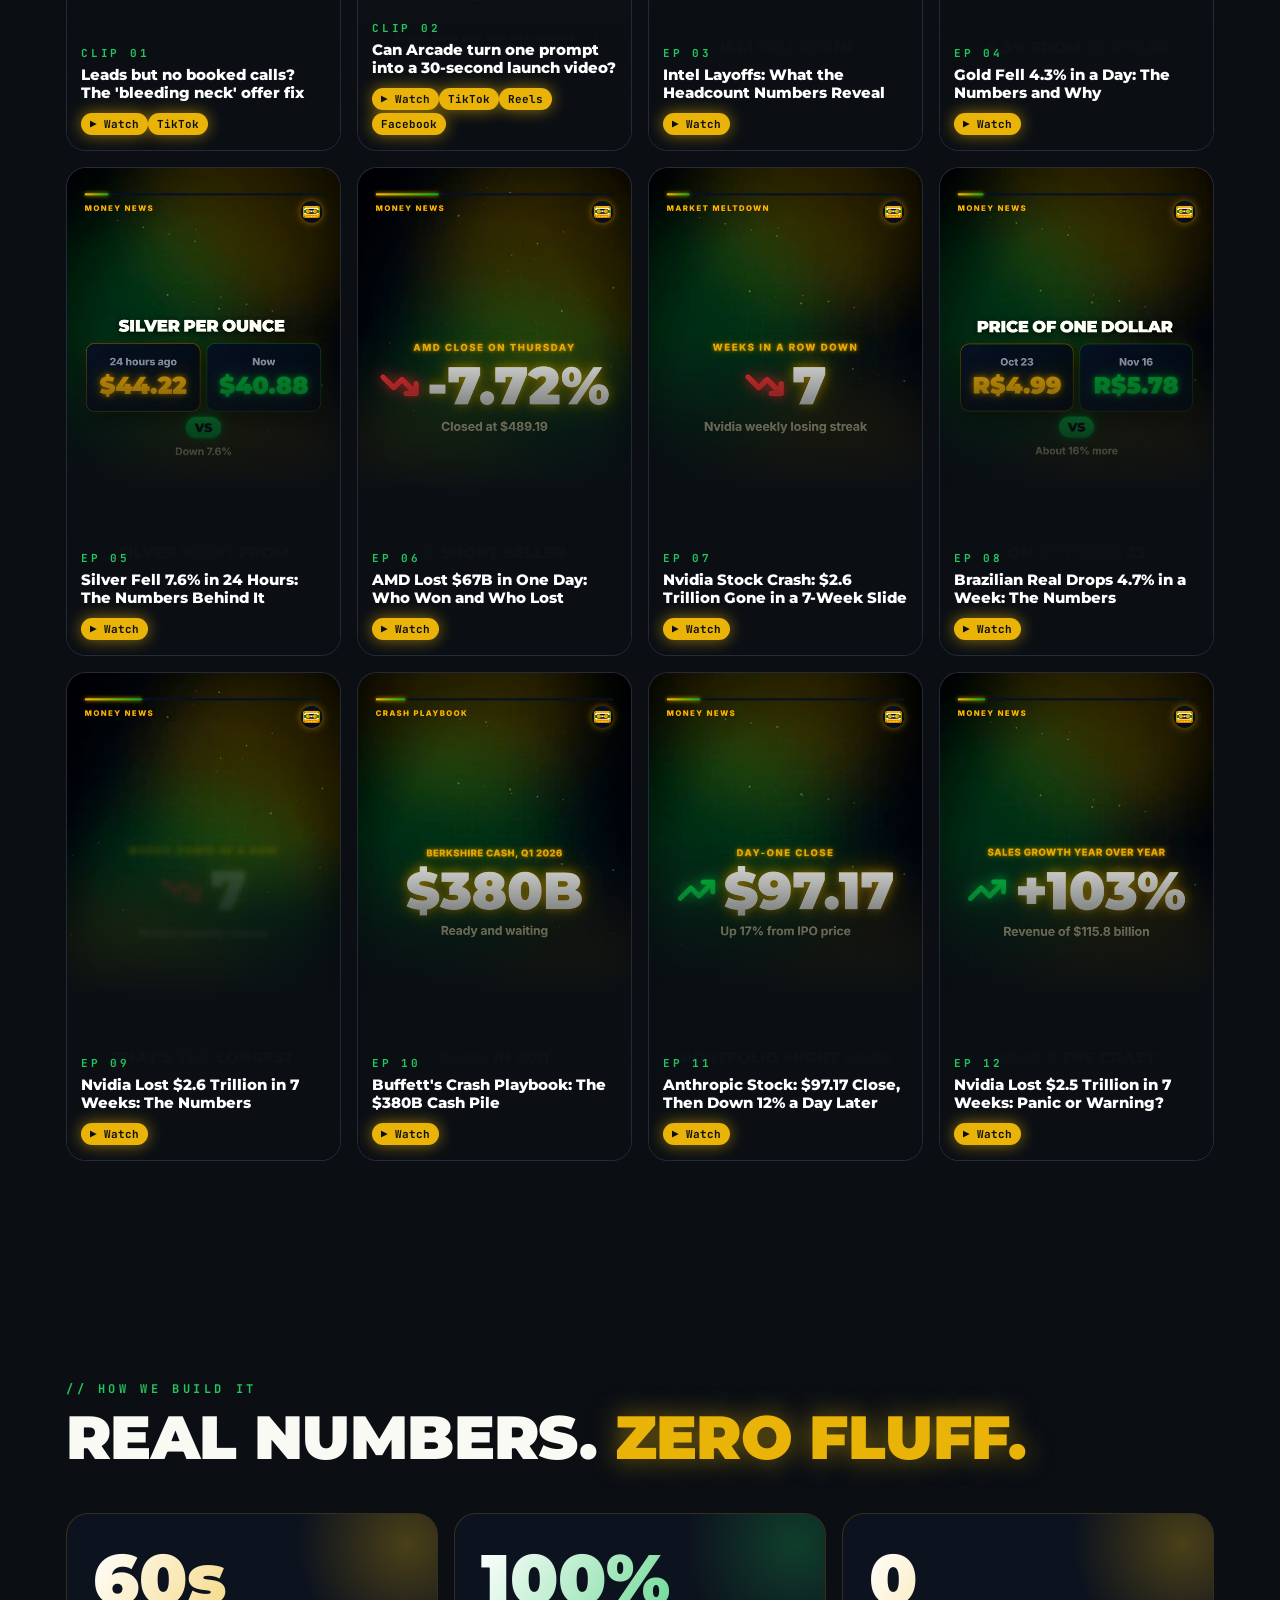
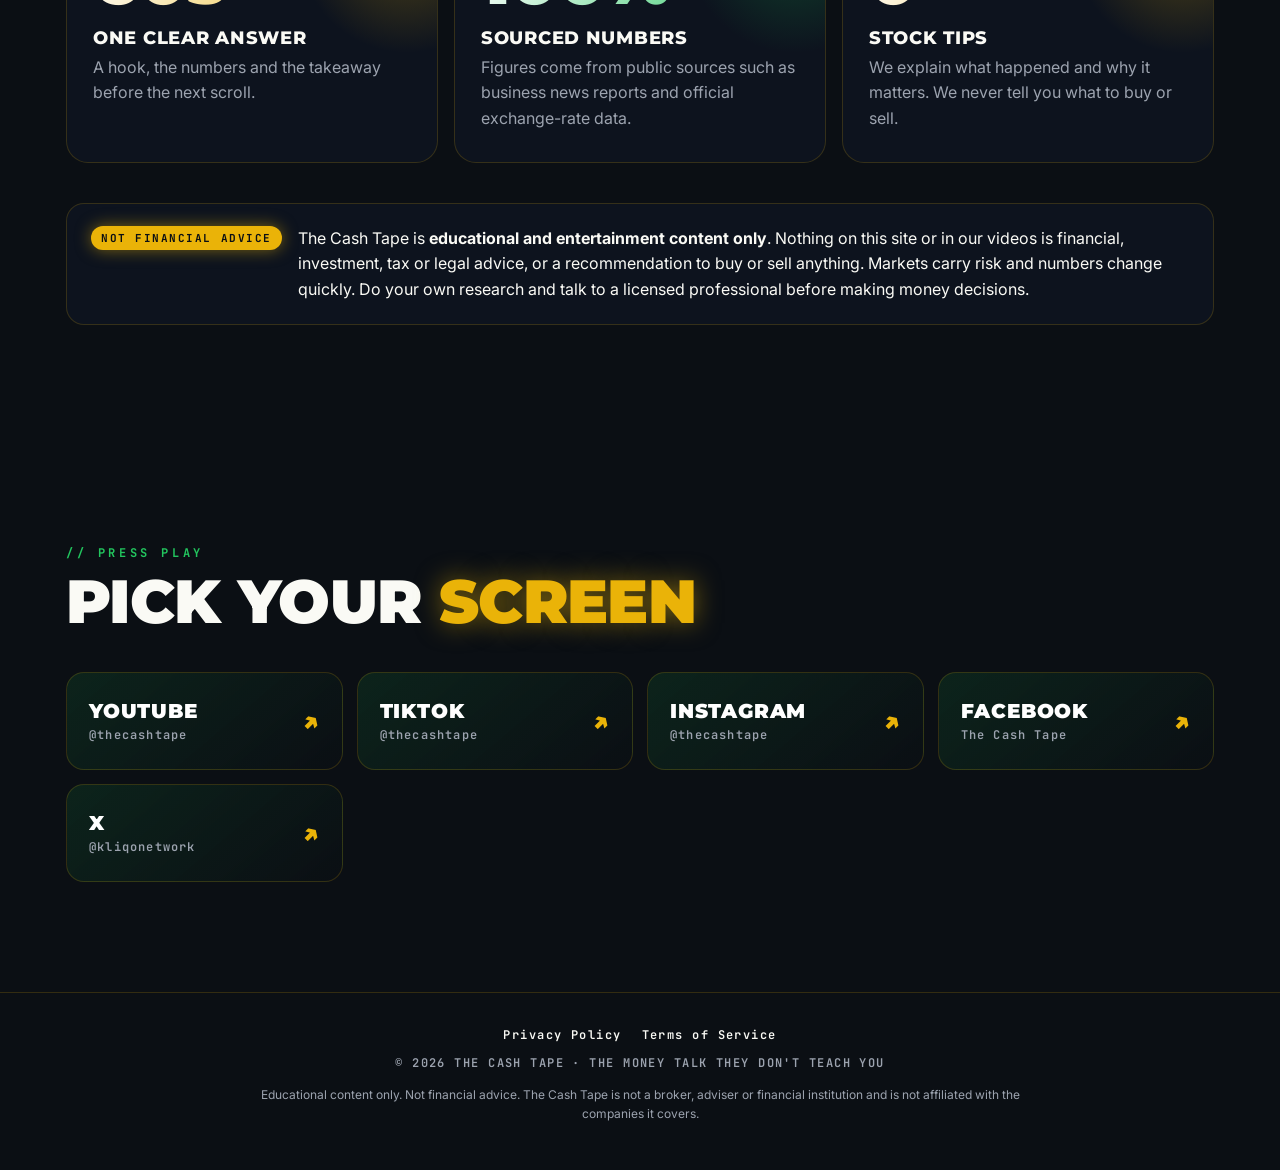
==== commit c1ca6685: "Latest episodes 2026-11-27 18:06" ====
--- a/index.html
+++ b/index.html
@@ -64,53 +64,53 @@
       <p class="sub">One money question, one clear answer, one number you will remember. New shorts every day.</p>
     </div>
     <div class="eps">
+      <a class="ep reveal" href="https://www.youtube.com/shorts/fEcH7XZ_js8">
+        <img src="img/ep_fEcH7XZ_js8.jpg" alt="" loading="lazy">
+        <div class="meta"><div class="num">CLIP 01</div><h3>Leads but no booked calls? The &#x27;bleeding neck&#x27; offer fix</h3><span class="chip">▶ Watch</span><span class="chip">TikTok</span></div>
+      </a>
       <a class="ep reveal" href="https://www.youtube.com/shorts/DKPqQKjikF0">
         <img src="img/ep_DKPqQKjikF0.jpg" alt="" loading="lazy">
-        <div class="meta"><div class="num">CLIP 01</div><h3>Can Arcade turn one prompt into a 30-second launch video?</h3><span class="chip">▶ Watch</span><span class="chip">TikTok</span><span class="chip">Reels</span><span class="chip">Facebook</span></div>
+        <div class="meta"><div class="num">CLIP 02</div><h3>Can Arcade turn one prompt into a 30-second launch video?</h3><span class="chip">▶ Watch</span><span class="chip">TikTok</span><span class="chip">Reels</span><span class="chip">Facebook</span></div>
       </a>
       <a class="ep reveal" href="https://www.youtube.com/shorts/YFsiQZAW01E">
         <img src="img/ep_YFsiQZAW01E.jpg" alt="" loading="lazy">
-        <div class="meta"><div class="num">EP 02</div><h3>Intel Layoffs: What the Headcount Numbers Reveal</h3><span class="chip">▶ Watch</span></div>
+        <div class="meta"><div class="num">EP 03</div><h3>Intel Layoffs: What the Headcount Numbers Reveal</h3><span class="chip">▶ Watch</span></div>
       </a>
       <a class="ep reveal" href="https://www.youtube.com/shorts/TCr8iJuz5xo">
         <img src="img/ep_TCr8iJuz5xo.jpg" alt="" loading="lazy">
-        <div class="meta"><div class="num">EP 03</div><h3>Gold Fell 4.3% in a Day: The Numbers and Why</h3><span class="chip">▶ Watch</span></div>
+        <div class="meta"><div class="num">EP 04</div><h3>Gold Fell 4.3% in a Day: The Numbers and Why</h3><span class="chip">▶ Watch</span></div>
       </a>
       <a class="ep reveal" href="https://www.youtube.com/shorts/4ctaHb4W8jg">
         <img src="img/ep_4ctaHb4W8jg.jpg" alt="" loading="lazy">
-        <div class="meta"><div class="num">EP 04</div><h3>Silver Fell 7.6% in 24 Hours: The Numbers Behind It</h3><span class="chip">▶ Watch</span></div>
+        <div class="meta"><div class="num">EP 05</div><h3>Silver Fell 7.6% in 24 Hours: The Numbers Behind It</h3><span class="chip">▶ Watch</span></div>
       </a>
       <a class="ep reveal" href="https://www.youtube.com/shorts/GrHqUVmEe0g">
         <img src="img/ep_GrHqUVmEe0g.jpg" alt="" loading="lazy">
-        <div class="meta"><div class="num">EP 05</div><h3>AMD Lost $67B in One Day: Who Won and Who Lost</h3><span class="chip">▶ Watch</span></div>
+        <div class="meta"><div class="num">EP 06</div><h3>AMD Lost $67B in One Day: Who Won and Who Lost</h3><span class="chip">▶ Watch</span></div>
       </a>
       <a class="ep reveal" href="https://www.youtube.com/shorts/_4Wm9TIyMEQ">
         <img src="img/ep__4Wm9TIyMEQ.jpg" alt="" loading="lazy">
-        <div class="meta"><div class="num">EP 06</div><h3>Nvidia Stock Crash: $2.6 Trillion Gone in a 7-Week Slide</h3><span class="chip">▶ Watch</span></div>
+        <div class="meta"><div class="num">EP 07</div><h3>Nvidia Stock Crash: $2.6 Trillion Gone in a 7-Week Slide</h3><span class="chip">▶ Watch</span></div>
       </a>
       <a class="ep reveal" href="https://www.youtube.com/shorts/OWYfmHqlL4U">
         <img src="img/ep_OWYfmHqlL4U.jpg" alt="" loading="lazy">
-        <div class="meta"><div class="num">EP 07</div><h3>Brazilian Real Drops 4.7% in a Week: The Numbers</h3><span class="chip">▶ Watch</span></div>
+        <div class="meta"><div class="num">EP 08</div><h3>Brazilian Real Drops 4.7% in a Week: The Numbers</h3><span class="chip">▶ Watch</span></div>
       </a>
       <a class="ep reveal" href="https://www.youtube.com/shorts/XjAAr4kDPGA">
         <img src="img/ep_XjAAr4kDPGA.jpg" alt="" loading="lazy">
-        <div class="meta"><div class="num">EP 08</div><h3>Nvidia Lost $2.6 Trillion in 7 Weeks: The Numbers</h3><span class="chip">▶ Watch</span></div>
+        <div class="meta"><div class="num">EP 09</div><h3>Nvidia Lost $2.6 Trillion in 7 Weeks: The Numbers</h3><span class="chip">▶ Watch</span></div>
       </a>
       <a class="ep reveal" href="https://www.youtube.com/shorts/gRdf015Y4A8">
         <img src="img/ep_gRdf015Y4A8.jpg" alt="" loading="lazy">
-        <div class="meta"><div class="num">EP 09</div><h3>Buffett&#x27;s Crash Playbook: The $380B Cash Pile</h3><span class="chip">▶ Watch</span></div>
+        <div class="meta"><div class="num">EP 10</div><h3>Buffett&#x27;s Crash Playbook: The $380B Cash Pile</h3><span class="chip">▶ Watch</span></div>
       </a>
       <a class="ep reveal" href="https://www.youtube.com/shorts/xqh6WpBowNA">
         <img src="img/ep_xqh6WpBowNA.jpg" alt="" loading="lazy">
-        <div class="meta"><div class="num">EP 10</div><h3>Anthropic Stock: $97.17 Close, Then Down 12% a Day Later</h3><span class="chip">▶ Watch</span></div>
+        <div class="meta"><div class="num">EP 11</div><h3>Anthropic Stock: $97.17 Close, Then Down 12% a Day Later</h3><span class="chip">▶ Watch</span></div>
       </a>
       <a class="ep reveal" href="https://www.youtube.com/shorts/wUTEru8Fs40">
         <img src="img/ep_wUTEru8Fs40.jpg" alt="" loading="lazy">
-        <div class="meta"><div class="num">EP 11</div><h3>Nvidia Lost $2.5 Trillion in 7 Weeks: Panic or Warning?</h3><span class="chip">▶ Watch</span></div>
-      </a>
-      <a class="ep reveal" href="https://www.youtube.com/shorts/1NXzfQ3wr6U">
-        <img src="img/ep_1NXzfQ3wr6U.jpg" alt="" loading="lazy">
-        <div class="meta"><div class="num">EP 12</div><h3>ASX 200 Today: Why BHP Lost $30.8 Billion in a Week</h3><span class="chip">▶ Watch</span></div>
+        <div class="meta"><div class="num">EP 12</div><h3>Nvidia Lost $2.5 Trillion in 7 Weeks: Panic or Warning?</h3><span class="chip">▶ Watch</span></div>
       </a>
     </div>
   </div>
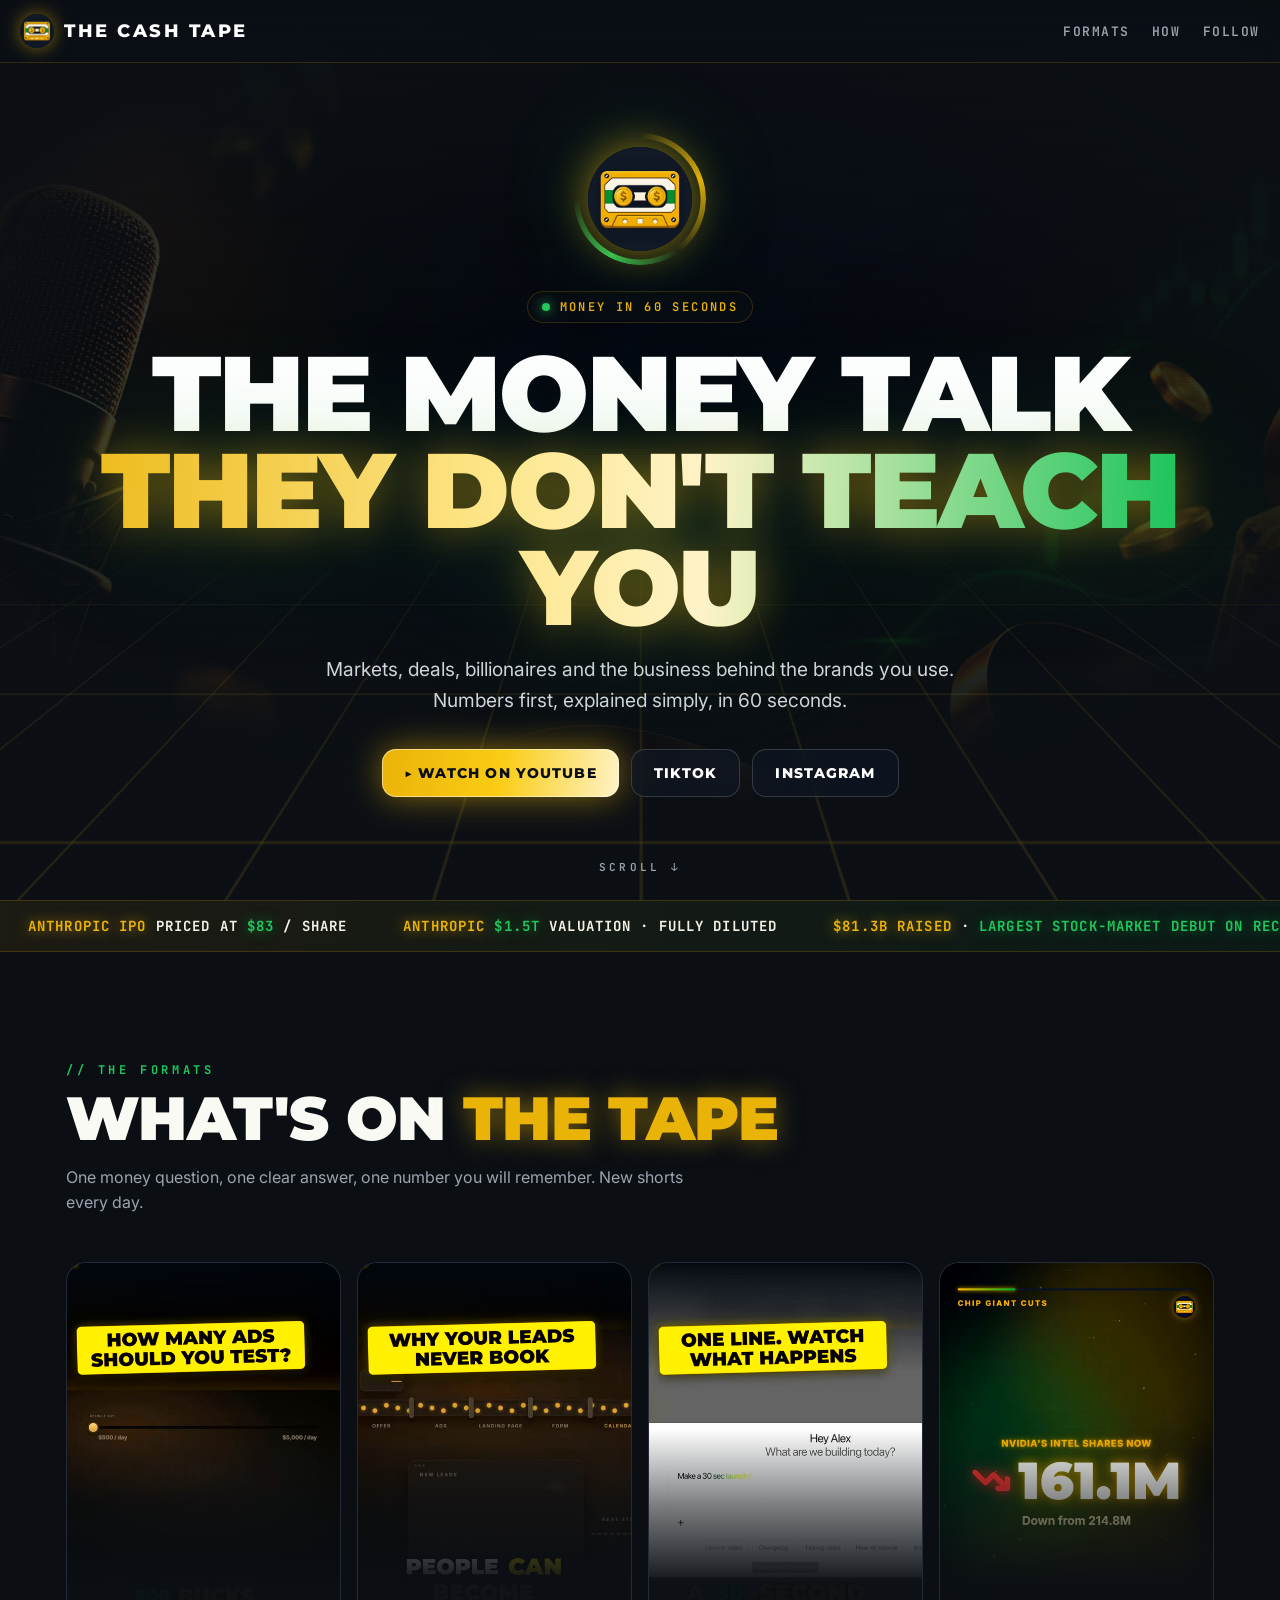
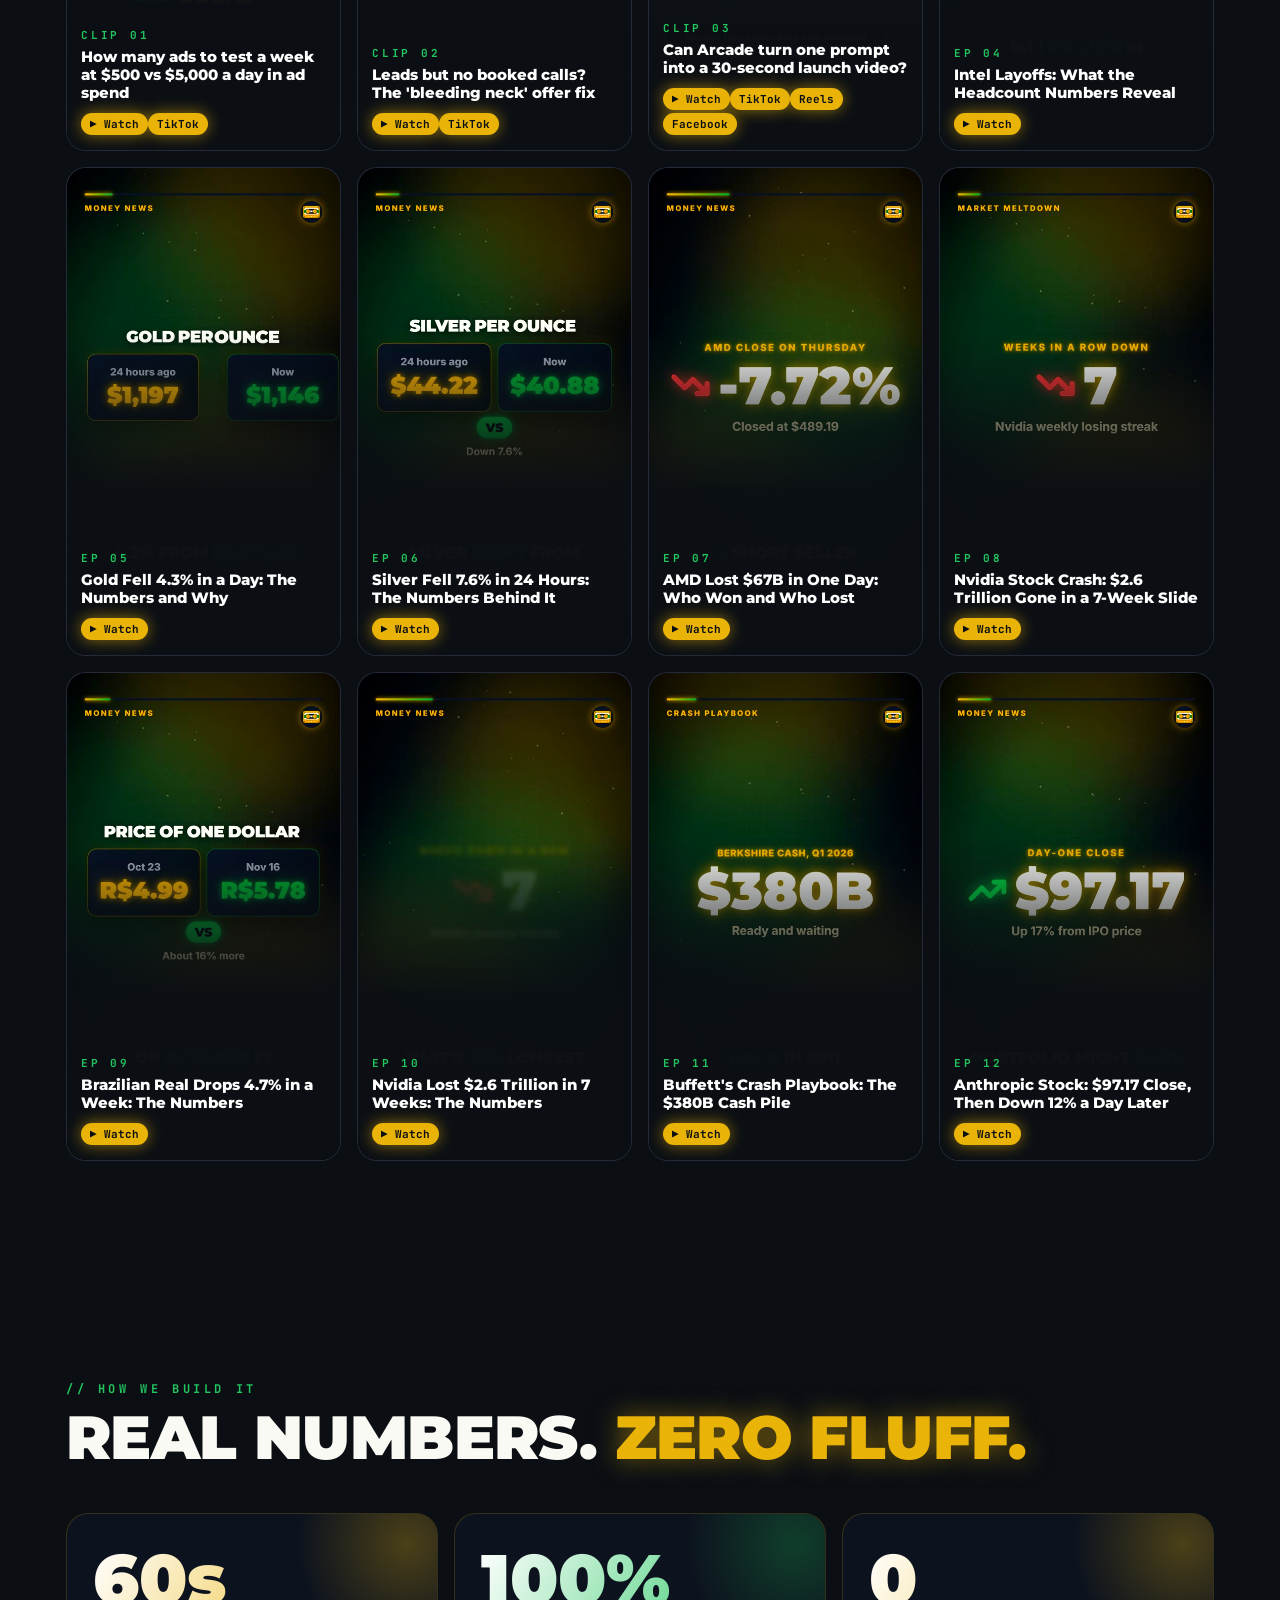
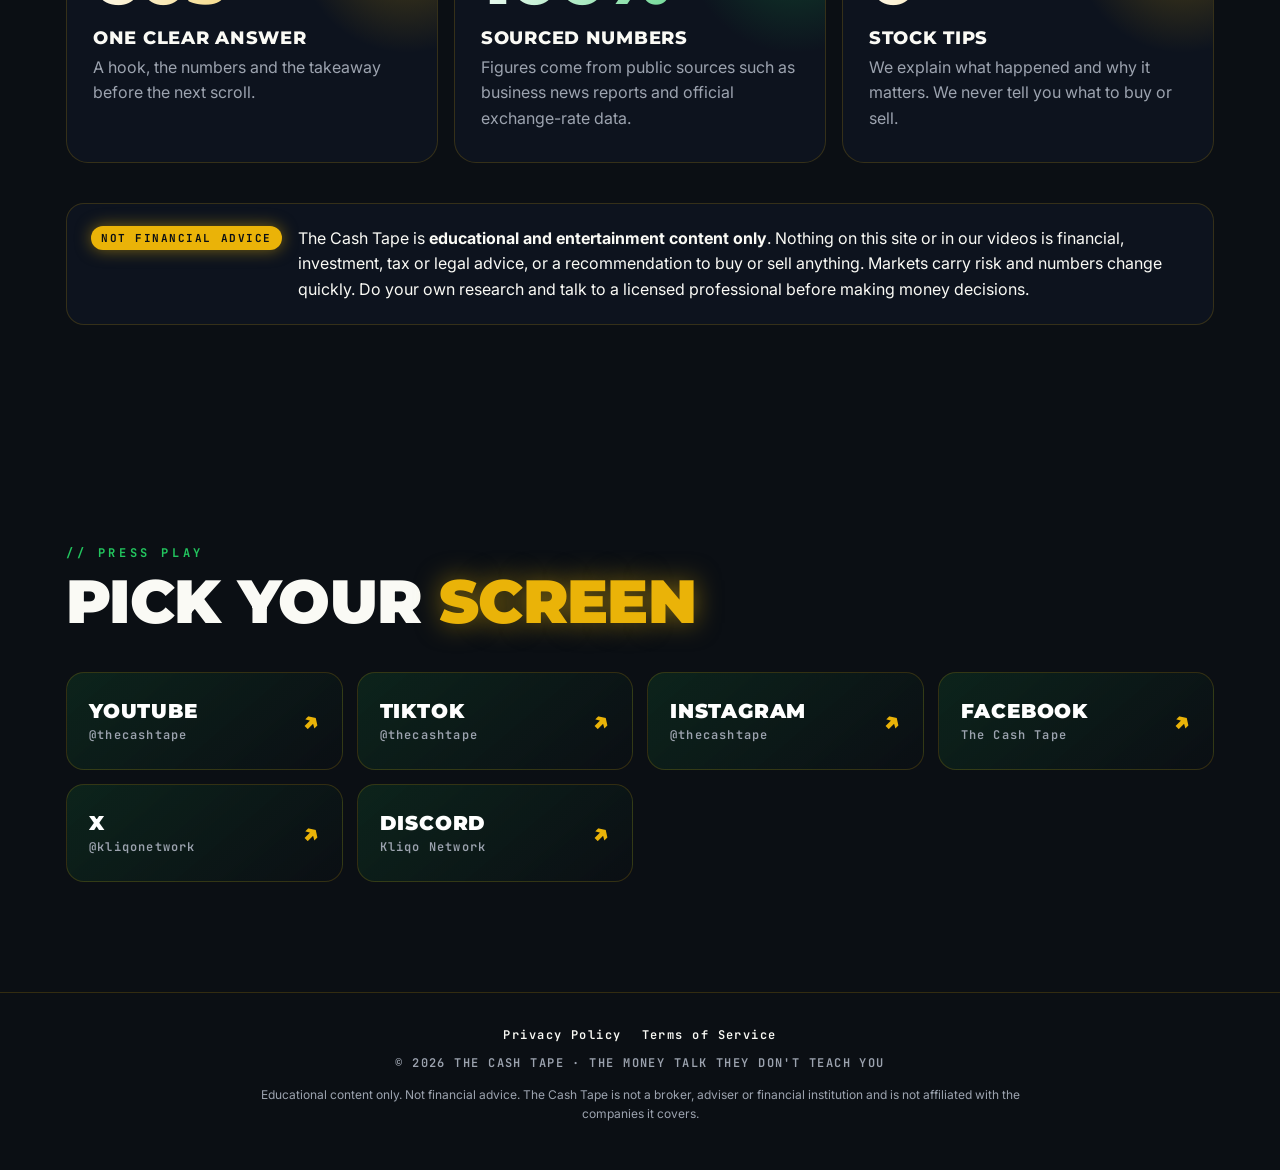
==== commit 7dcb9188: "Latest episodes 2026-11-27 21:45" ====
--- a/index.html
+++ b/index.html
@@ -64,53 +64,53 @@
       <p class="sub">One money question, one clear answer, one number you will remember. New shorts every day.</p>
     </div>
     <div class="eps">
+      <a class="ep reveal" href="https://www.youtube.com/shorts/ASxbcXgwhzQ">
+        <img src="img/ep_ASxbcXgwhzQ.jpg" alt="" loading="lazy">
+        <div class="meta"><div class="num">CLIP 01</div><h3>How many ads to test a week at $500 vs $5,000 a day in ad spend</h3><span class="chip">▶ Watch</span><span class="chip">TikTok</span></div>
+      </a>
       <a class="ep reveal" href="https://www.youtube.com/shorts/fEcH7XZ_js8">
         <img src="img/ep_fEcH7XZ_js8.jpg" alt="" loading="lazy">
-        <div class="meta"><div class="num">CLIP 01</div><h3>Leads but no booked calls? The &#x27;bleeding neck&#x27; offer fix</h3><span class="chip">▶ Watch</span><span class="chip">TikTok</span></div>
+        <div class="meta"><div class="num">CLIP 02</div><h3>Leads but no booked calls? The &#x27;bleeding neck&#x27; offer fix</h3><span class="chip">▶ Watch</span><span class="chip">TikTok</span></div>
       </a>
       <a class="ep reveal" href="https://www.youtube.com/shorts/DKPqQKjikF0">
         <img src="img/ep_DKPqQKjikF0.jpg" alt="" loading="lazy">
-        <div class="meta"><div class="num">CLIP 02</div><h3>Can Arcade turn one prompt into a 30-second launch video?</h3><span class="chip">▶ Watch</span><span class="chip">TikTok</span><span class="chip">Reels</span><span class="chip">Facebook</span></div>
+        <div class="meta"><div class="num">CLIP 03</div><h3>Can Arcade turn one prompt into a 30-second launch video?</h3><span class="chip">▶ Watch</span><span class="chip">TikTok</span><span class="chip">Reels</span><span class="chip">Facebook</span></div>
       </a>
       <a class="ep reveal" href="https://www.youtube.com/shorts/YFsiQZAW01E">
         <img src="img/ep_YFsiQZAW01E.jpg" alt="" loading="lazy">
-        <div class="meta"><div class="num">EP 03</div><h3>Intel Layoffs: What the Headcount Numbers Reveal</h3><span class="chip">▶ Watch</span></div>
+        <div class="meta"><div class="num">EP 04</div><h3>Intel Layoffs: What the Headcount Numbers Reveal</h3><span class="chip">▶ Watch</span></div>
       </a>
       <a class="ep reveal" href="https://www.youtube.com/shorts/TCr8iJuz5xo">
         <img src="img/ep_TCr8iJuz5xo.jpg" alt="" loading="lazy">
-        <div class="meta"><div class="num">EP 04</div><h3>Gold Fell 4.3% in a Day: The Numbers and Why</h3><span class="chip">▶ Watch</span></div>
+        <div class="meta"><div class="num">EP 05</div><h3>Gold Fell 4.3% in a Day: The Numbers and Why</h3><span class="chip">▶ Watch</span></div>
       </a>
       <a class="ep reveal" href="https://www.youtube.com/shorts/4ctaHb4W8jg">
         <img src="img/ep_4ctaHb4W8jg.jpg" alt="" loading="lazy">
-        <div class="meta"><div class="num">EP 05</div><h3>Silver Fell 7.6% in 24 Hours: The Numbers Behind It</h3><span class="chip">▶ Watch</span></div>
+        <div class="meta"><div class="num">EP 06</div><h3>Silver Fell 7.6% in 24 Hours: The Numbers Behind It</h3><span class="chip">▶ Watch</span></div>
       </a>
       <a class="ep reveal" href="https://www.youtube.com/shorts/GrHqUVmEe0g">
         <img src="img/ep_GrHqUVmEe0g.jpg" alt="" loading="lazy">
-        <div class="meta"><div class="num">EP 06</div><h3>AMD Lost $67B in One Day: Who Won and Who Lost</h3><span class="chip">▶ Watch</span></div>
+        <div class="meta"><div class="num">EP 07</div><h3>AMD Lost $67B in One Day: Who Won and Who Lost</h3><span class="chip">▶ Watch</span></div>
       </a>
       <a class="ep reveal" href="https://www.youtube.com/shorts/_4Wm9TIyMEQ">
         <img src="img/ep__4Wm9TIyMEQ.jpg" alt="" loading="lazy">
-        <div class="meta"><div class="num">EP 07</div><h3>Nvidia Stock Crash: $2.6 Trillion Gone in a 7-Week Slide</h3><span class="chip">▶ Watch</span></div>
+        <div class="meta"><div class="num">EP 08</div><h3>Nvidia Stock Crash: $2.6 Trillion Gone in a 7-Week Slide</h3><span class="chip">▶ Watch</span></div>
       </a>
       <a class="ep reveal" href="https://www.youtube.com/shorts/OWYfmHqlL4U">
         <img src="img/ep_OWYfmHqlL4U.jpg" alt="" loading="lazy">
-        <div class="meta"><div class="num">EP 08</div><h3>Brazilian Real Drops 4.7% in a Week: The Numbers</h3><span class="chip">▶ Watch</span></div>
+        <div class="meta"><div class="num">EP 09</div><h3>Brazilian Real Drops 4.7% in a Week: The Numbers</h3><span class="chip">▶ Watch</span></div>
       </a>
       <a class="ep reveal" href="https://www.youtube.com/shorts/XjAAr4kDPGA">
         <img src="img/ep_XjAAr4kDPGA.jpg" alt="" loading="lazy">
-        <div class="meta"><div class="num">EP 09</div><h3>Nvidia Lost $2.6 Trillion in 7 Weeks: The Numbers</h3><span class="chip">▶ Watch</span></div>
+        <div class="meta"><div class="num">EP 10</div><h3>Nvidia Lost $2.6 Trillion in 7 Weeks: The Numbers</h3><span class="chip">▶ Watch</span></div>
       </a>
       <a class="ep reveal" href="https://www.youtube.com/shorts/gRdf015Y4A8">
         <img src="img/ep_gRdf015Y4A8.jpg" alt="" loading="lazy">
-        <div class="meta"><div class="num">EP 10</div><h3>Buffett&#x27;s Crash Playbook: The $380B Cash Pile</h3><span class="chip">▶ Watch</span></div>
+        <div class="meta"><div class="num">EP 11</div><h3>Buffett&#x27;s Crash Playbook: The $380B Cash Pile</h3><span class="chip">▶ Watch</span></div>
       </a>
       <a class="ep reveal" href="https://www.youtube.com/shorts/xqh6WpBowNA">
         <img src="img/ep_xqh6WpBowNA.jpg" alt="" loading="lazy">
-        <div class="meta"><div class="num">EP 11</div><h3>Anthropic Stock: $97.17 Close, Then Down 12% a Day Later</h3><span class="chip">▶ Watch</span></div>
-      </a>
-      <a class="ep reveal" href="https://www.youtube.com/shorts/wUTEru8Fs40">
-        <img src="img/ep_wUTEru8Fs40.jpg" alt="" loading="lazy">
-        <div class="meta"><div class="num">EP 12</div><h3>Nvidia Lost $2.5 Trillion in 7 Weeks: Panic or Warning?</h3><span class="chip">▶ Watch</span></div>
+        <div class="meta"><div class="num">EP 12</div><h3>Anthropic Stock: $97.17 Close, Then Down 12% a Day Later</h3><span class="chip">▶ Watch</span></div>
       </a>
     </div>
   </div>
@@ -148,6 +148,7 @@
       <a class="plat reveal" href="https://www.instagram.com/thecashtape/"><span>Instagram<small>@thecashtape</small></span><span class="arrow">↗</span></a>
       <a class="plat reveal" href="https://www.facebook.com/profile.php?id=61596690270419"><span>Facebook<small>The Cash Tape</small></span><span class="arrow">↗</span></a>
       <a class="plat reveal" href="https://x.com/kliqonetwork"><span>X<small>@kliqonetwork</small></span><span class="arrow">↗</span></a>
+      <a class="plat reveal" href="https://discord.gg/Bvebma6bkj"><span>Discord<small>Kliqo Network</small></span><span class="arrow">↗</span></a>
     </div>
   </div>
 </section>
